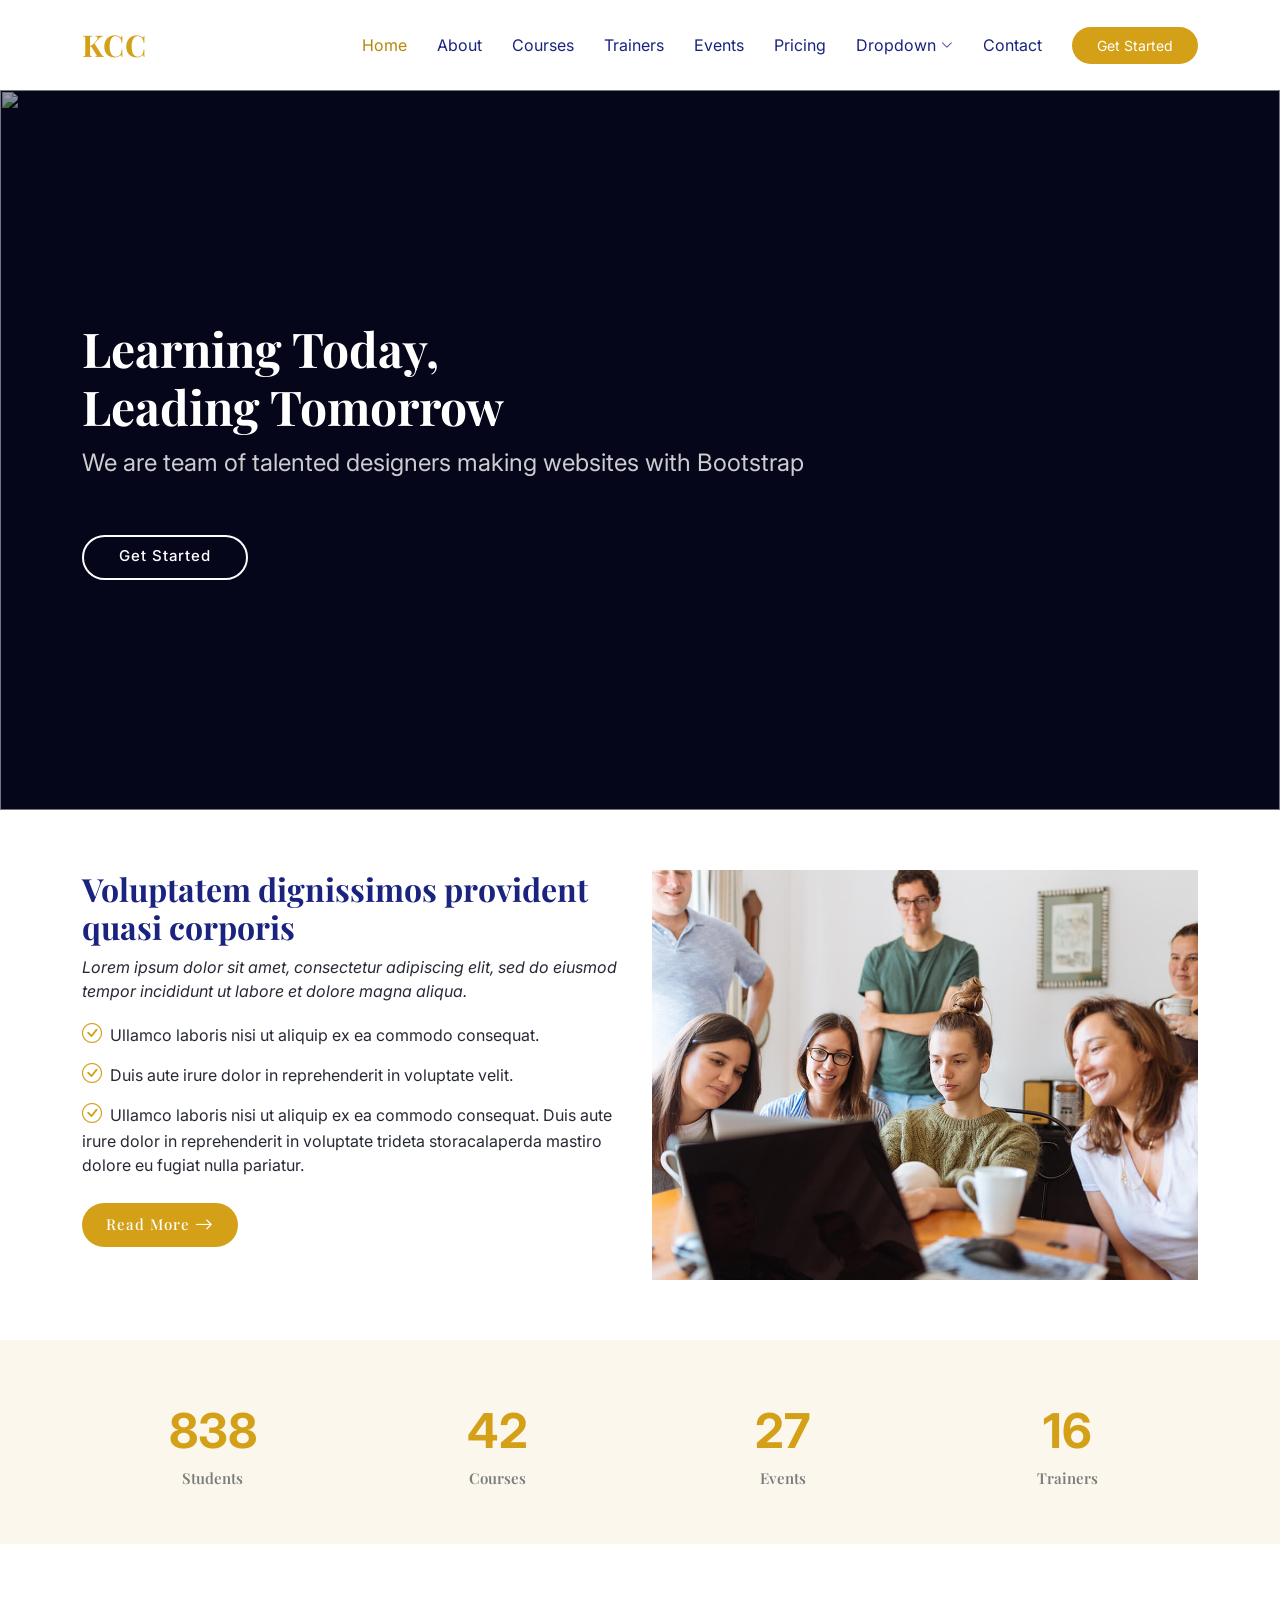
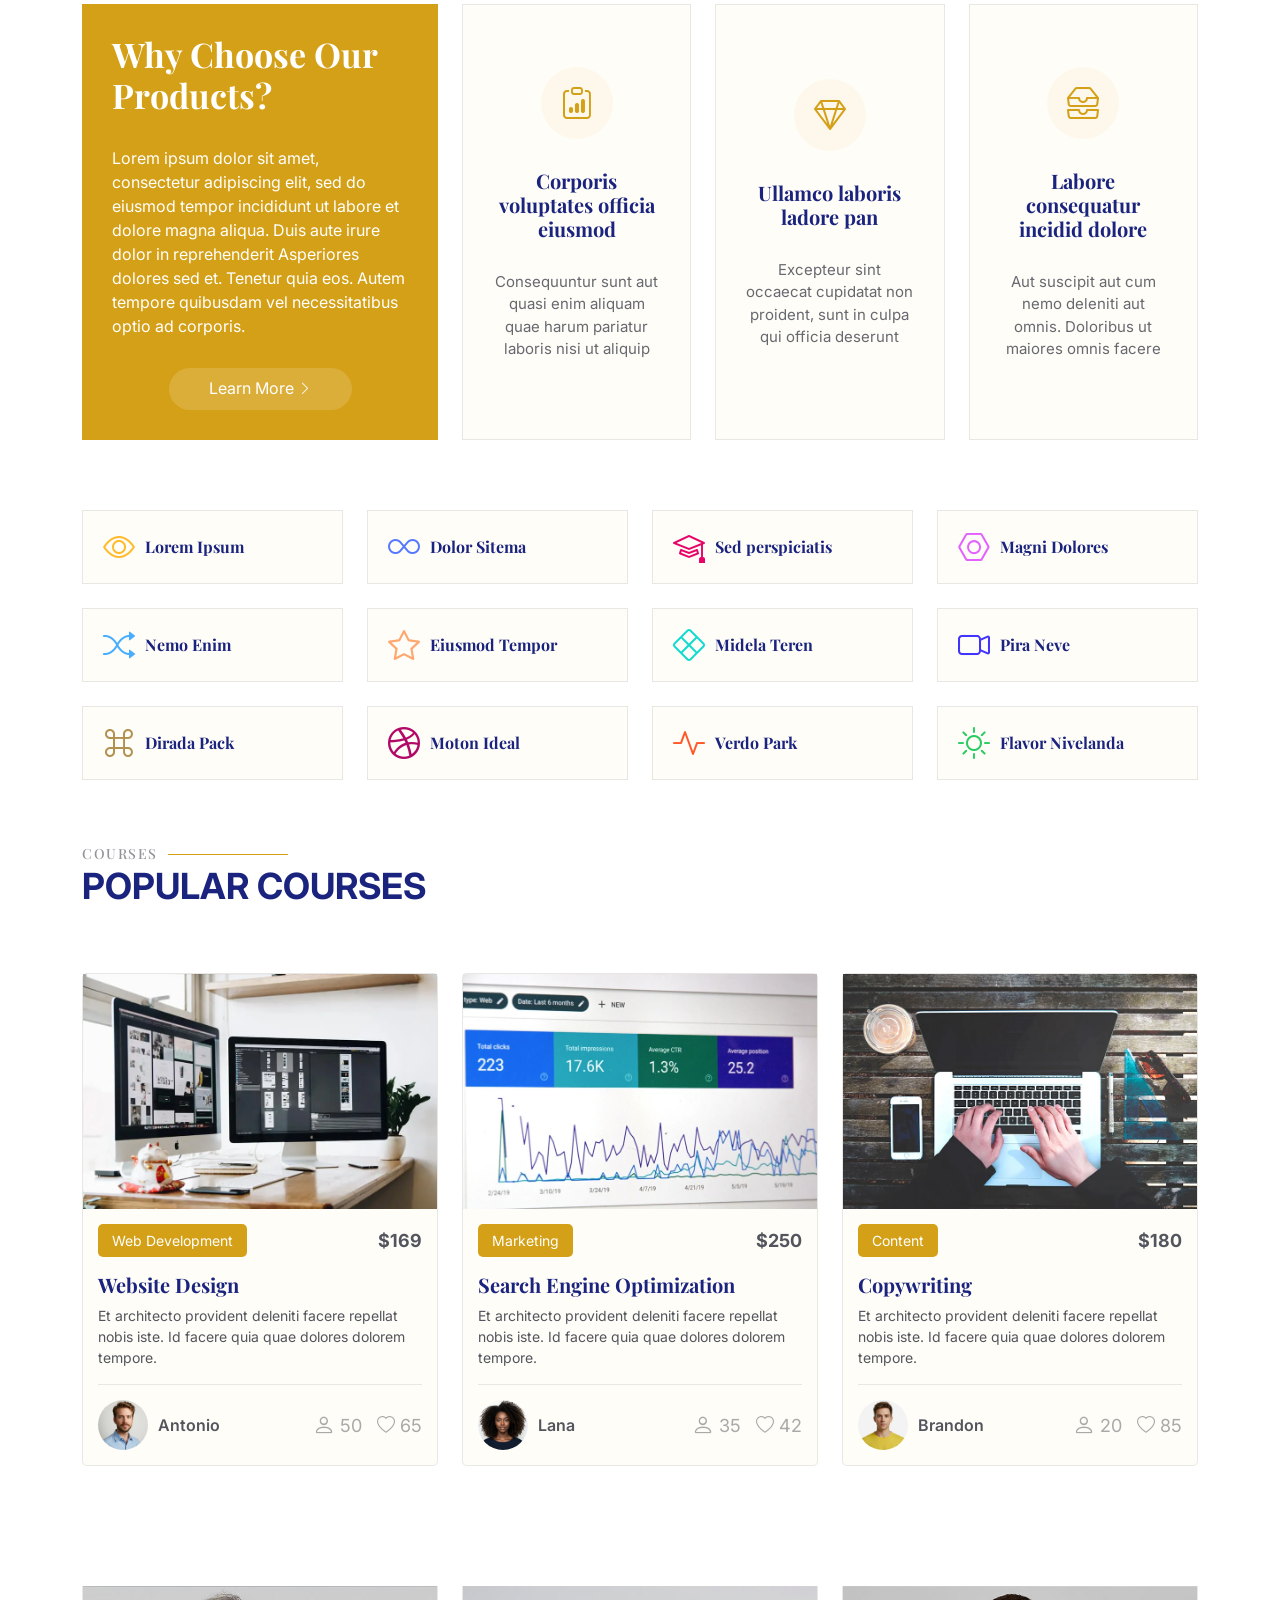
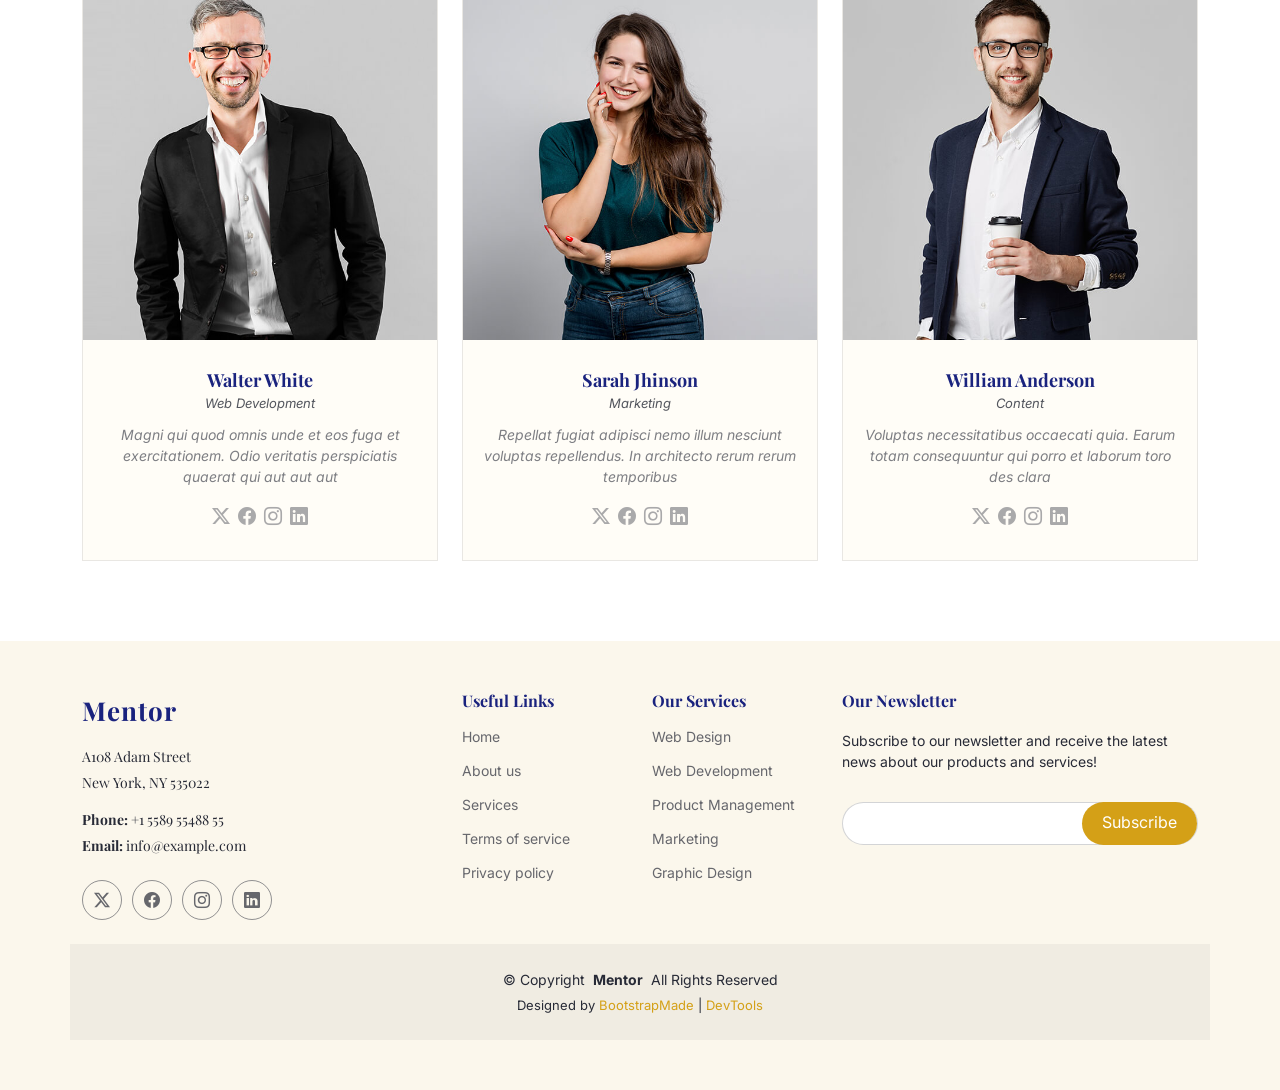
==== index.html @ c25d9af5 "First commit" ====
<!DOCTYPE html>
<html lang="en">

<head>
  <meta charset="utf-8">
  <meta content="width=device-width, initial-scale=1.0" name="viewport">
  <title>Kabankalan Catholic College</title>
  <meta name="description" content="">
  <meta name="keywords" content="">

  <!-- Favicons -->
  <link href="assets/img/favicon.png" rel="icon">
  <link href="assets/img/apple-touch-icon.png" rel="apple-touch-icon">

  <!-- Fonts -->
  <link href="https://fonts.googleapis.com" rel="preconnect">
  <link href="https://fonts.gstatic.com" rel="preconnect" crossorigin>
  <link href="https://fonts.googleapis.com/css2?family=Inter:wght@400;500;600;700&family=Playfair+Display:wght@600;700&display=swap" rel="stylesheet">

  <!-- Vendor CSS Files -->
  <link href="assets/vendor/bootstrap/css/bootstrap.min.css" rel="stylesheet">
  <link href="assets/vendor/bootstrap-icons/bootstrap-icons.css" rel="stylesheet">
  <link href="assets/vendor/aos/aos.css" rel="stylesheet">
  <link href="assets/vendor/glightbox/css/glightbox.min.css" rel="stylesheet">
  <link href="assets/vendor/swiper/swiper-bundle.min.css" rel="stylesheet">

  <!-- Main CSS File -->
  <link href="assets/css/main.css" rel="stylesheet">

  <!-- =======================================================
  * Template Name: Mentor
  * Template URL: https://bootstrapmade.com/mentor-free-education-bootstrap-theme/
  * Updated: Jul 07 2025 with Bootstrap v5.3.7
  * Author: BootstrapMade.com
  * License: https://bootstrapmade.com/license/
  ======================================================== -->
</head>

<body class="index-page">

  <header id="header" class="header d-flex align-items-center sticky-top">
    <div class="container-fluid container-xl position-relative d-flex align-items-center">

      <a href="index.html" class="logo d-flex align-items-center me-auto">
        <!-- Uncomment the line below if you also wish to use an image logo -->
        <!-- <img src="assets/img/logo.webp" alt=""> -->
        <h1 class="sitename">KCC</h1>
      </a>

      <nav id="navmenu" class="navmenu">
        <ul>
          <li><a href="index.html" class="active">Home<br></a></li>
          <li><a href="about.html">About</a></li>
          <li><a href="courses.html">Courses</a></li>
          <li><a href="trainers.html">Trainers</a></li>
          <li><a href="events.html">Events</a></li>
          <li><a href="pricing.html">Pricing</a></li>
          <li class="dropdown"><a href="#"><span>Dropdown</span> <i class="bi bi-chevron-down toggle-dropdown"></i></a>
            <ul>
              <li><a href="#">Dropdown 1</a></li>
              <li class="dropdown"><a href="#"><span>Deep Dropdown</span> <i class="bi bi-chevron-down toggle-dropdown"></i></a>
                <ul>
                  <li><a href="#">Deep Dropdown 1</a></li>
                  <li><a href="#">Deep Dropdown 2</a></li>
                  <li><a href="#">Deep Dropdown 3</a></li>
                  <li><a href="#">Deep Dropdown 4</a></li>
                  <li><a href="#">Deep Dropdown 5</a></li>
                </ul>
              </li>
              <li><a href="#">Dropdown 2</a></li>
              <li><a href="#">Dropdown 3</a></li>
              <li><a href="#">Dropdown 4</a></li>
            </ul>
          </li>
          <li><a href="contact.html">Contact</a></li>
        </ul>
        <i class="mobile-nav-toggle d-xl-none bi bi-list"></i>
      </nav>

      <a class="btn-getstarted" href="courses.html">Get Started</a>

    </div>
  </header>

  <main class="main">

    <!-- Hero Section -->
    <section id="hero" class="hero section dark-background">

      <img src="assets/img/hero-bg.jpg" alt="" data-aos="fade-in">

      <div class="container">
        <h2 data-aos="fade-up" data-aos-delay="100">Learning Today,<br>Leading Tomorrow</h2>
        <p data-aos="fade-up" data-aos-delay="200">We are team of talented designers making websites with Bootstrap</p>
        <div class="d-flex mt-4" data-aos="fade-up" data-aos-delay="300">
          <a href="courses.html" class="btn-get-started">Get Started</a>
        </div>
      </div>

    </section><!-- /Hero Section -->

    <!-- About Section -->
    <section id="about" class="about section">

      <div class="container">

        <div class="row gy-4">

          <div class="col-lg-6 order-1 order-lg-2" data-aos="fade-up" data-aos-delay="100">
            <img src="assets/img/about.jpg" class="img-fluid" alt="">
          </div>

          <div class="col-lg-6 order-2 order-lg-1 content" data-aos="fade-up" data-aos-delay="200">
            <h3>Voluptatem dignissimos provident quasi corporis</h3>
            <p class="fst-italic">
              Lorem ipsum dolor sit amet, consectetur adipiscing elit, sed do eiusmod tempor incididunt ut labore et dolore
              magna aliqua.
            </p>
            <ul>
              <li><i class="bi bi-check-circle"></i> <span>Ullamco laboris nisi ut aliquip ex ea commodo consequat.</span></li>
              <li><i class="bi bi-check-circle"></i> <span>Duis aute irure dolor in reprehenderit in voluptate velit.</span></li>
              <li><i class="bi bi-check-circle"></i> <span>Ullamco laboris nisi ut aliquip ex ea commodo consequat. Duis aute irure dolor in reprehenderit in voluptate trideta storacalaperda mastiro dolore eu fugiat nulla pariatur.</span></li>
            </ul>
            <a href="#" class="read-more"><span>Read More</span><i class="bi bi-arrow-right"></i></a>
          </div>

        </div>

      </div>

    </section><!-- /About Section -->

    <!-- Counts Section -->
    <section id="counts" class="section counts light-background">

      <div class="container" data-aos="fade-up" data-aos-delay="100">

        <div class="row gy-4">

          <div class="col-lg-3 col-md-6">
            <div class="stats-item text-center w-100 h-100">
              <span data-purecounter-start="0" data-purecounter-end="1232" data-purecounter-duration="1" class="purecounter"></span>
              <p>Students</p>
            </div>
          </div><!-- End Stats Item -->

          <div class="col-lg-3 col-md-6">
            <div class="stats-item text-center w-100 h-100">
              <span data-purecounter-start="0" data-purecounter-end="64" data-purecounter-duration="1" class="purecounter"></span>
              <p>Courses</p>
            </div>
          </div><!-- End Stats Item -->

          <div class="col-lg-3 col-md-6">
            <div class="stats-item text-center w-100 h-100">
              <span data-purecounter-start="0" data-purecounter-end="42" data-purecounter-duration="1" class="purecounter"></span>
              <p>Events</p>
            </div>
          </div><!-- End Stats Item -->

          <div class="col-lg-3 col-md-6">
            <div class="stats-item text-center w-100 h-100">
              <span data-purecounter-start="0" data-purecounter-end="24" data-purecounter-duration="1" class="purecounter"></span>
              <p>Trainers</p>
            </div>
          </div><!-- End Stats Item -->

        </div>

      </div>

    </section><!-- /Counts Section -->

    <!-- Why Us Section -->
    <section id="why-us" class="section why-us">

      <div class="container">

        <div class="row gy-4">

          <div class="col-lg-4" data-aos="fade-up" data-aos-delay="100">
            <div class="why-box">
              <h3>Why Choose Our Products?</h3>
              <p>
                Lorem ipsum dolor sit amet, consectetur adipiscing elit, sed do eiusmod tempor incididunt ut labore et dolore magna aliqua. Duis aute irure dolor in reprehenderit
                Asperiores dolores sed et. Tenetur quia eos. Autem tempore quibusdam vel necessitatibus optio ad corporis.
              </p>
              <div class="text-center">
                <a href="#" class="more-btn"><span>Learn More</span> <i class="bi bi-chevron-right"></i></a>
              </div>
            </div>
          </div><!-- End Why Box -->

          <div class="col-lg-8 d-flex align-items-stretch">
            <div class="row gy-4" data-aos="fade-up" data-aos-delay="200">

              <div class="col-xl-4">
                <div class="icon-box d-flex flex-column justify-content-center align-items-center">
                  <i class="bi bi-clipboard-data"></i>
                  <h4>Corporis voluptates officia eiusmod</h4>
                  <p>Consequuntur sunt aut quasi enim aliquam quae harum pariatur laboris nisi ut aliquip</p>
                </div>
              </div><!-- End Icon Box -->

              <div class="col-xl-4" data-aos="fade-up" data-aos-delay="300">
                <div class="icon-box d-flex flex-column justify-content-center align-items-center">
                  <i class="bi bi-gem"></i>
                  <h4>Ullamco laboris ladore pan</h4>
                  <p>Excepteur sint occaecat cupidatat non proident, sunt in culpa qui officia deserunt</p>
                </div>
              </div><!-- End Icon Box -->

              <div class="col-xl-4" data-aos="fade-up" data-aos-delay="400">
                <div class="icon-box d-flex flex-column justify-content-center align-items-center">
                  <i class="bi bi-inboxes"></i>
                  <h4>Labore consequatur incidid dolore</h4>
                  <p>Aut suscipit aut cum nemo deleniti aut omnis. Doloribus ut maiores omnis facere</p>
                </div>
              </div><!-- End Icon Box -->

            </div>
          </div>

        </div>

      </div>

    </section><!-- /Why Us Section -->

    <!-- Features Section -->
    <section id="features" class="features section">

      <div class="container">

        <div class="row gy-4">

          <div class="col-lg-3 col-md-4" data-aos="fade-up" data-aos-delay="100">
            <div class="features-item">
              <i class="bi bi-eye" style="color: #ffbb2c;"></i>
              <h3><a href="" class="stretched-link">Lorem Ipsum</a></h3>
            </div>
          </div><!-- End Feature Item -->

          <div class="col-lg-3 col-md-4" data-aos="fade-up" data-aos-delay="200">
            <div class="features-item">
              <i class="bi bi-infinity" style="color: #5578ff;"></i>
              <h3><a href="" class="stretched-link">Dolor Sitema</a></h3>
            </div>
          </div><!-- End Feature Item -->

          <div class="col-lg-3 col-md-4" data-aos="fade-up" data-aos-delay="300">
            <div class="features-item">
              <i class="bi bi-mortarboard" style="color: #e80368;"></i>
              <h3><a href="" class="stretched-link">Sed perspiciatis</a></h3>
            </div>
          </div><!-- End Feature Item -->

          <div class="col-lg-3 col-md-4" data-aos="fade-up" data-aos-delay="400">
            <div class="features-item">
              <i class="bi bi-nut" style="color: #e361ff;"></i>
              <h3><a href="" class="stretched-link">Magni Dolores</a></h3>
            </div>
          </div><!-- End Feature Item -->

          <div class="col-lg-3 col-md-4" data-aos="fade-up" data-aos-delay="500">
            <div class="features-item">
              <i class="bi bi-shuffle" style="color: #47aeff;"></i>
              <h3><a href="" class="stretched-link">Nemo Enim</a></h3>
            </div>
          </div><!-- End Feature Item -->

          <div class="col-lg-3 col-md-4" data-aos="fade-up" data-aos-delay="600">
            <div class="features-item">
              <i class="bi bi-star" style="color: #ffa76e;"></i>
              <h3><a href="" class="stretched-link">Eiusmod Tempor</a></h3>
            </div>
          </div><!-- End Feature Item -->

          <div class="col-lg-3 col-md-4" data-aos="fade-up" data-aos-delay="700">
            <div class="features-item">
              <i class="bi bi-x-diamond" style="color: #11dbcf;"></i>
              <h3><a href="" class="stretched-link">Midela Teren</a></h3>
            </div>
          </div><!-- End Feature Item -->

          <div class="col-lg-3 col-md-4" data-aos="fade-up" data-aos-delay="800">
            <div class="features-item">
              <i class="bi bi-camera-video" style="color: #4233ff;"></i>
              <h3><a href="" class="stretched-link">Pira Neve</a></h3>
            </div>
          </div><!-- End Feature Item -->

          <div class="col-lg-3 col-md-4" data-aos="fade-up" data-aos-delay="900">
            <div class="features-item">
              <i class="bi bi-command" style="color: #b2904f;"></i>
              <h3><a href="" class="stretched-link">Dirada Pack</a></h3>
            </div>
          </div><!-- End Feature Item -->

          <div class="col-lg-3 col-md-4" data-aos="fade-up" data-aos-delay="1000">
            <div class="features-item">
              <i class="bi bi-dribbble" style="color: #b20969;"></i>
              <h3><a href="" class="stretched-link">Moton Ideal</a></h3>
            </div>
          </div><!-- End Feature Item -->

          <div class="col-lg-3 col-md-4" data-aos="fade-up" data-aos-delay="1100">
            <div class="features-item">
              <i class="bi bi-activity" style="color: #ff5828;"></i>
              <h3><a href="" class="stretched-link">Verdo Park</a></h3>
            </div>
          </div><!-- End Feature Item -->

          <div class="col-lg-3 col-md-4" data-aos="fade-up" data-aos-delay="1200">
            <div class="features-item">
              <i class="bi bi-brightness-high" style="color: #29cc61;"></i>
              <h3><a href="" class="stretched-link">Flavor Nivelanda</a></h3>
            </div>
          </div><!-- End Feature Item -->

        </div>

      </div>

    </section><!-- /Features Section -->

    <!-- Courses Section -->
    <section id="courses" class="courses section">

      <!-- Section Title -->
      <div class="container section-title" data-aos="fade-up">
        <h2>Courses</h2>
        <p>Popular Courses</p>
      </div><!-- End Section Title -->

      <div class="container">

        <div class="row">

          <div class="col-lg-4 col-md-6 d-flex align-items-stretch" data-aos="zoom-in" data-aos-delay="100">
            <div class="course-item">
              <img src="assets/img/course/course-1.webp" class="img-fluid" alt="...">
              <div class="course-content">
                <div class="d-flex justify-content-between align-items-center mb-3">
                  <p class="category">Web Development</p>
                  <p class="price">$169</p>
                </div>

                <h3><a href="course-details.html">Website Design</a></h3>
                <p class="description">Et architecto provident deleniti facere repellat nobis iste. Id facere quia quae dolores dolorem tempore.</p>
                <div class="trainer d-flex justify-content-between align-items-center">
                  <div class="trainer-profile d-flex align-items-center">
                    <img src="assets/img/person/person-m-7.webp" class="img-fluid" alt="">
                    <a href="" class="trainer-link">Antonio</a>
                  </div>
                  <div class="trainer-rank d-flex align-items-center">
                    <i class="bi bi-person user-icon"></i>&nbsp;50
                    &nbsp;&nbsp;
                    <i class="bi bi-heart heart-icon"></i>&nbsp;65
                  </div>
                </div>
              </div>
            </div>
          </div> <!-- End Course Item-->

          <div class="col-lg-4 col-md-6 d-flex align-items-stretch mt-4 mt-md-0" data-aos="zoom-in" data-aos-delay="200">
            <div class="course-item">
              <img src="assets/img/course/course-2.webp" class="img-fluid" alt="...">
              <div class="course-content">
                <div class="d-flex justify-content-between align-items-center mb-3">
                  <p class="category">Marketing</p>
                  <p class="price">$250</p>
                </div>

                <h3><a href="course-details.html">Search Engine Optimization</a></h3>
                <p class="description">Et architecto provident deleniti facere repellat nobis iste. Id facere quia quae dolores dolorem tempore.</p>
                <div class="trainer d-flex justify-content-between align-items-center">
                  <div class="trainer-profile d-flex align-items-center">
                    <img src="assets/img/person/person-f-14.webp" class="img-fluid" alt="">
                    <a href="" class="trainer-link">Lana</a>
                  </div>
                  <div class="trainer-rank d-flex align-items-center">
                    <i class="bi bi-person user-icon"></i>&nbsp;35
                    &nbsp;&nbsp;
                    <i class="bi bi-heart heart-icon"></i>&nbsp;42
                  </div>
                </div>
              </div>
            </div>
          </div> <!-- End Course Item-->

          <div class="col-lg-4 col-md-6 d-flex align-items-stretch mt-4 mt-lg-0" data-aos="zoom-in" data-aos-delay="300">
            <div class="course-item">
              <img src="assets/img/course/course-3.webp" class="img-fluid" alt="...">
              <div class="course-content">
                <div class="d-flex justify-content-between align-items-center mb-3">
                  <p class="category">Content</p>
                  <p class="price">$180</p>
                </div>

                <h3><a href="course-details.html">Copywriting</a></h3>
                <p class="description">Et architecto provident deleniti facere repellat nobis iste. Id facere quia quae dolores dolorem tempore.</p>
                <div class="trainer d-flex justify-content-between align-items-center">
                  <div class="trainer-profile d-flex align-items-center">
                    <img src="assets/img/person/person-m-12.webp" class="img-fluid" alt="">
                    <a href="" class="trainer-link">Brandon</a>
                  </div>
                  <div class="trainer-rank d-flex align-items-center">
                    <i class="bi bi-person user-icon"></i>&nbsp;20
                    &nbsp;&nbsp;
                    <i class="bi bi-heart heart-icon"></i>&nbsp;85
                  </div>
                </div>
              </div>
            </div>
          </div> <!-- End Course Item-->

        </div>

      </div>

    </section><!-- /Courses Section -->

    <!-- Trainers Index Section -->
    <section id="trainers-index" class="section trainers-index">

      <div class="container">

        <div class="row">

          <div class="col-lg-4 col-md-6 d-flex" data-aos="fade-up" data-aos-delay="100">
            <div class="member">
              <img src="assets/img/trainers/trainer-1.jpg" class="img-fluid" alt="">
              <div class="member-content">
                <h4>Walter White</h4>
                <span>Web Development</span>
                <p>
                  Magni qui quod omnis unde et eos fuga et exercitationem. Odio veritatis perspiciatis quaerat qui aut aut aut
                </p>
                <div class="social">
                  <a href=""><i class="bi bi-twitter-x"></i></a>
                  <a href=""><i class="bi bi-facebook"></i></a>
                  <a href=""><i class="bi bi-instagram"></i></a>
                  <a href=""><i class="bi bi-linkedin"></i></a>
                </div>
              </div>
            </div>
          </div><!-- End Team Member -->

          <div class="col-lg-4 col-md-6 d-flex" data-aos="fade-up" data-aos-delay="200">
            <div class="member">
              <img src="assets/img/trainers/trainer-2.jpg" class="img-fluid" alt="">
              <div class="member-content">
                <h4>Sarah Jhinson</h4>
                <span>Marketing</span>
                <p>
                  Repellat fugiat adipisci nemo illum nesciunt voluptas repellendus. In architecto rerum rerum temporibus
                </p>
                <div class="social">
                  <a href=""><i class="bi bi-twitter-x"></i></a>
                  <a href=""><i class="bi bi-facebook"></i></a>
                  <a href=""><i class="bi bi-instagram"></i></a>
                  <a href=""><i class="bi bi-linkedin"></i></a>
                </div>
              </div>
            </div>
          </div><!-- End Team Member -->

          <div class="col-lg-4 col-md-6 d-flex" data-aos="fade-up" data-aos-delay="300">
            <div class="member">
              <img src="assets/img/trainers/trainer-3.jpg" class="img-fluid" alt="">
              <div class="member-content">
                <h4>William Anderson</h4>
                <span>Content</span>
                <p>
                  Voluptas necessitatibus occaecati quia. Earum totam consequuntur qui porro et laborum toro des clara
                </p>
                <div class="social">
                  <a href=""><i class="bi bi-twitter-x"></i></a>
                  <a href=""><i class="bi bi-facebook"></i></a>
                  <a href=""><i class="bi bi-instagram"></i></a>
                  <a href=""><i class="bi bi-linkedin"></i></a>
                </div>
              </div>
            </div>
          </div><!-- End Team Member -->

        </div>

      </div>

    </section><!-- /Trainers Index Section -->

  </main>

  <footer id="footer" class="footer position-relative light-background">

    <div class="container footer-top">
      <div class="row gy-4">
        <div class="col-lg-4 col-md-6 footer-about">
          <a href="index.html" class="logo d-flex align-items-center">
            <span class="sitename">Mentor</span>
          </a>
          <div class="footer-contact pt-3">
            <p>A108 Adam Street</p>
            <p>New York, NY 535022</p>
            <p class="mt-3"><strong>Phone:</strong> <span>+1 5589 55488 55</span></p>
            <p><strong>Email:</strong> <span>info@example.com</span></p>
          </div>
          <div class="social-links d-flex mt-4">
            <a href=""><i class="bi bi-twitter-x"></i></a>
            <a href=""><i class="bi bi-facebook"></i></a>
            <a href=""><i class="bi bi-instagram"></i></a>
            <a href=""><i class="bi bi-linkedin"></i></a>
          </div>
        </div>

        <div class="col-lg-2 col-md-3 footer-links">
          <h4>Useful Links</h4>
          <ul>
            <li><a href="#">Home</a></li>
            <li><a href="#">About us</a></li>
            <li><a href="#">Services</a></li>
            <li><a href="#">Terms of service</a></li>
            <li><a href="#">Privacy policy</a></li>
          </ul>
        </div>

        <div class="col-lg-2 col-md-3 footer-links">
          <h4>Our Services</h4>
          <ul>
            <li><a href="#">Web Design</a></li>
            <li><a href="#">Web Development</a></li>
            <li><a href="#">Product Management</a></li>
            <li><a href="#">Marketing</a></li>
            <li><a href="#">Graphic Design</a></li>
          </ul>
        </div>

        <div class="col-lg-4 col-md-12 footer-newsletter">
          <h4>Our Newsletter</h4>
          <p>Subscribe to our newsletter and receive the latest news about our products and services!</p>
          <form action="#" method="post" class="email-form">
            <div class="newsletter-form"><input type="email" name="email"><input type="submit" value="Subscribe"></div>
            <div class="loading">Loading</div>
            <div class="error-message"></div>
            <div class="sent-message">Your subscription request has been sent. Thank you!</div>
          </form>
        </div>

      </div>
    </div>

    <div class="container copyright text-center mt-4">
      <p>© <span>Copyright</span> <strong class="px-1 sitename">Mentor</strong> <span>All Rights Reserved</span></p>
      <div class="credits">
        <!-- All the links in the footer should remain intact. -->
        <!-- You can delete the links only if you've purchased the pro version. -->
        <!-- Licensing information: https://bootstrapmade.com/license/ -->
        Designed by <a href="https://bootstrapmade.com/">BootstrapMade</a> | <a href="https://bootstrapmade.com/tools/">DevTools</a>
      </div>
    </div>

  </footer>

  <!-- Scroll Top -->
  <a href="#" id="scroll-top" class="scroll-top d-flex align-items-center justify-content-center"><i class="bi bi-arrow-up-short"></i></a>

  <!-- Preloader -->
  <div id="preloader"></div>

  <!-- Vendor JS Files -->
  <script src="assets/vendor/bootstrap/js/bootstrap.bundle.min.js"></script>
  <script src="assets/vendor/aos/aos.js"></script>
  <script src="assets/vendor/glightbox/js/glightbox.min.js"></script>
  <script src="assets/vendor/purecounter/purecounter_vanilla.js"></script>
  <script src="assets/vendor/swiper/swiper-bundle.min.js"></script>

  <!-- Main JS File -->
  <script src="assets/js/main.js"></script>

</body>

</html>
---- assets/css/main.css ----
/**
* Template Name: Mentor
* Template URL: https://bootstrapmade.com/mentor-free-education-bootstrap-theme/
* Updated: Jul 07 2025 with Bootstrap v5.3.7
* Author: BootstrapMade.com
* License: https://bootstrapmade.com/license/
*/

/*--------------------------------------------------------------
# Font & Color Variables
# Help: https://bootstrapmade.com/color-system/
--------------------------------------------------------------*/
/* Fonts */
:root {
  --default-font: "Inter", system-ui, -apple-system, "Segoe UI", sans-serif;
  --heading-font: "Playfair Display", Georgia, serif;
  --nav-font: "Inter", system-ui, -apple-system, "Segoe UI", sans-serif;
}

/* Global Colors - KCC-inspired navy, gold, and warm white palette */
:root {
  --background-color: #ffffff;
  --default-color: #272a36;
  --heading-color: #1a237e;
  --accent-color: #d4a017;
  --surface-color: #fffdf7;
  --contrast-color: #ffffff;
}

/* Nav Menu Colors */
:root {
  --nav-color: #1a237e;
  --nav-hover-color: #b8860b;
  --nav-mobile-background-color: #ffffff;
  --nav-dropdown-background-color: #ffffff;
  --nav-dropdown-color: #1a237e;
  --nav-dropdown-hover-color: #b8860b;
}

/* Color Presets - These classes override global colors when applied to any section or element, providing reuse of the sam color scheme. */

.light-background {
  --background-color: #fbf7ec;
  --surface-color: #ffffff;
}

.dark-background {
  --background-color: #06071a;
  --default-color: #ffffff;
  --heading-color: #ffffff;
  --surface-color: #1a2350;
  --contrast-color: #ffffff;
}

/* Smooth scroll */
:root {
  scroll-behavior: smooth;
}

/*--------------------------------------------------------------
# General Styling & Shared Classes
--------------------------------------------------------------*/
body {
  color: var(--default-color);
  background-color: var(--background-color);
  font-family: var(--default-font);
}

a {
  color: var(--accent-color);
  text-decoration: none;
  transition: 0.3s;
}

a:hover {
  color: color-mix(in srgb, var(--accent-color), transparent 25%);
  text-decoration: none;
}

h1,
h2,
h3,
h4,
h5,
h6 {
  color: var(--heading-color);
  font-family: var(--heading-font);
}

/* Email Form Messages
------------------------------*/
.email-form .error-message {
  display: none;
  background: #df1529;
  color: #ffffff;
  text-align: left;
  padding: 15px;
  margin-bottom: 24px;
  font-weight: 600;
}

.email-form .sent-message {
  display: none;
  color: #ffffff;
  background: #059652;
  text-align: center;
  padding: 15px;
  margin-bottom: 24px;
  font-weight: 600;
}

.email-form .loading {
  display: none;
  background: var(--surface-color);
  text-align: center;
  padding: 15px;
  margin-bottom: 24px;
}

.email-form .loading:before {
  content: "";
  display: inline-block;
  border-radius: 50%;
  width: 24px;
  height: 24px;
  margin: 0 10px -6px 0;
  border: 3px solid var(--accent-color);
  border-top-color: var(--surface-color);
  animation: email-form-loading 1s linear infinite;
}

@keyframes email-form-loading {
  0% {
    transform: rotate(0deg);
  }

  100% {
    transform: rotate(360deg);
  }
}

/* Pulsating Play Button
------------------------------*/
.pulsating-play-btn {
  width: 94px;
  height: 94px;
  background: radial-gradient(var(--accent-color) 50%, color-mix(in srgb, var(--accent-color), transparent 75%) 52%);
  border-radius: 50%;
  display: block;
  position: relative;
  overflow: hidden;
}

.pulsating-play-btn:before {
  content: "";
  position: absolute;
  width: 120px;
  height: 120px;
  animation-delay: 0s;
  animation: pulsate-play-btn 2s;
  animation-direction: forwards;
  animation-iteration-count: infinite;
  animation-timing-function: steps;
  opacity: 1;
  border-radius: 50%;
  border: 5px solid color-mix(in srgb, var(--accent-color), transparent 30%);
  top: -15%;
  left: -15%;
  background: rgba(198, 16, 0, 0);
}

.pulsating-play-btn:after {
  content: "";
  position: absolute;
  left: 50%;
  top: 50%;
  transform: translateX(-40%) translateY(-50%);
  width: 0;
  height: 0;
  border-top: 10px solid transparent;
  border-bottom: 10px solid transparent;
  border-left: 15px solid #fff;
  z-index: 100;
  transition: all 400ms cubic-bezier(0.55, 0.055, 0.675, 0.19);
}

.pulsating-play-btn:hover:before {
  content: "";
  position: absolute;
  left: 50%;
  top: 50%;
  transform: translateX(-40%) translateY(-50%);
  width: 0;
  height: 0;
  border: none;
  border-top: 10px solid transparent;
  border-bottom: 10px solid transparent;
  border-left: 15px solid #fff;
  z-index: 200;
  animation: none;
  border-radius: 0;
}

.pulsating-play-btn:hover:after {
  border-left: 15px solid var(--accent-color);
  transform: scale(20);
}

@keyframes pulsate-play-btn {
  0% {
    transform: scale(0.6, 0.6);
    opacity: 1;
  }

  100% {
    transform: scale(1, 1);
    opacity: 0;
  }
}

/*--------------------------------------------------------------
# Global Header
--------------------------------------------------------------*/
.header {
  color: var(--default-color);
  background-color: var(--background-color);
  padding: 15px 0;
  transition: all 0.5s;
  z-index: 997;
}

.header .logo {
  line-height: 1;
}

.header .logo img {
  max-height: 36px;
  margin-right: 8px;
}

.header .logo h1 {
  font-weight: 700;
  font-size: 30px;
  margin: 0;
  letter-spacing: 1px;
  text-transform: uppercase;
  color: var(--accent-color);
}

.header .btn-getstarted,
.header .btn-getstarted:focus {
  color: var(--contrast-color);
  background: var(--accent-color);
  font-size: 14px;
  padding: 8px 25px;
  margin: 0 0 0 30px;
  border-radius: 50px;
  transition: 0.3s;
}

.header .btn-getstarted:hover,
.header .btn-getstarted:focus:hover {
  color: var(--contrast-color);
  background: color-mix(in srgb, var(--accent-color), transparent 15%);
}

@media (max-width: 1200px) {
  .header .logo {
    order: 1;
  }

  .header .btn-getstarted {
    order: 2;
    margin: 0 15px 0 0;
    padding: 6px 15px;
  }

  .header .navmenu {
    order: 3;
  }
}

.scrolled .header {
  box-shadow: 0px 0 18px rgba(0, 0, 0, 0.1);
}

/*--------------------------------------------------------------
# Navigation Menu
--------------------------------------------------------------*/
/* Navmenu - Desktop */
@media (min-width: 1200px) {
  .navmenu {
    padding: 0;
  }

  .navmenu ul {
    margin: 0;
    padding: 0;
    display: flex;
    list-style: none;
    align-items: center;
  }

  .navmenu li {
    position: relative;
  }

  .navmenu a,
  .navmenu a:focus {
    color: var(--nav-color);
    padding: 18px 15px;
    font-size: 16px;
    font-family: var(--nav-font);
    font-weight: 400;
    display: flex;
    align-items: center;
    justify-content: space-between;
    white-space: nowrap;
    transition: 0.3s;
  }

  .navmenu a i,
  .navmenu a:focus i {
    font-size: 12px;
    line-height: 0;
    margin-left: 5px;
    transition: 0.3s;
  }

  .navmenu li:last-child a {
    padding-right: 0;
  }

  .navmenu li:hover>a,
  .navmenu .active,
  .navmenu .active:focus {
    color: var(--nav-hover-color);
  }

  .navmenu .dropdown ul {
    margin: 0;
    padding: 10px 0;
    background: var(--nav-dropdown-background-color);
    display: block;
    position: absolute;
    visibility: hidden;
    left: 14px;
    top: 130%;
    opacity: 0;
    transition: 0.3s;
    border-radius: 4px;
    z-index: 99;
    box-shadow: 0px 0px 30px rgba(0, 0, 0, 0.1);
  }

  .navmenu .dropdown ul li {
    min-width: 200px;
  }

  .navmenu .dropdown ul a {
    padding: 10px 20px;
    font-size: 15px;
    text-transform: none;
    color: var(--nav-dropdown-color);
  }

  .navmenu .dropdown ul a i {
    font-size: 12px;
  }

  .navmenu .dropdown ul a:hover,
  .navmenu .dropdown ul .active:hover,
  .navmenu .dropdown ul li:hover>a {
    color: var(--nav-dropdown-hover-color);
  }

  .navmenu .dropdown:hover>ul {
    opacity: 1;
    top: 100%;
    visibility: visible;
  }

  .navmenu .dropdown .dropdown ul {
    top: 0;
    left: -90%;
    visibility: hidden;
  }

  .navmenu .dropdown .dropdown:hover>ul {
    opacity: 1;
    top: 0;
    left: -100%;
    visibility: visible;
  }
}

/* Navmenu - Mobile */
@media (max-width: 1199px) {
  .mobile-nav-toggle {
    color: var(--nav-color);
    font-size: 28px;
    line-height: 0;
    margin-right: 10px;
    cursor: pointer;
    transition: color 0.3s;
  }

  .navmenu {
    padding: 0;
    z-index: 9997;
  }

  .navmenu ul {
    display: none;
    list-style: none;
    position: absolute;
    inset: 60px 20px 20px 20px;
    padding: 10px 0;
    margin: 0;
    border-radius: 6px;
    background-color: var(--nav-mobile-background-color);
    border: 1px solid color-mix(in srgb, var(--default-color), transparent 90%);
    box-shadow: none;
    overflow-y: auto;
    transition: 0.3s;
    z-index: 9998;
  }

  .navmenu a,
  .navmenu a:focus {
    color: var(--nav-dropdown-color);
    padding: 10px 20px;
    font-family: var(--nav-font);
    font-size: 17px;
    font-weight: 500;
    display: flex;
    align-items: center;
    justify-content: space-between;
    white-space: nowrap;
    transition: 0.3s;
  }

  .navmenu a i,
  .navmenu a:focus i {
    font-size: 12px;
    line-height: 0;
    margin-left: 5px;
    width: 30px;
    height: 30px;
    display: flex;
    align-items: center;
    justify-content: center;
    border-radius: 50%;
    transition: 0.3s;
    background-color: color-mix(in srgb, var(--accent-color), transparent 90%);
  }

  .navmenu a i:hover,
  .navmenu a:focus i:hover {
    background-color: var(--accent-color);
    color: var(--contrast-color);
  }

  .navmenu a:hover,
  .navmenu .active,
  .navmenu .active:focus {
    color: var(--nav-dropdown-hover-color);
  }

  .navmenu .active i,
  .navmenu .active:focus i {
    background-color: var(--accent-color);
    color: var(--contrast-color);
    transform: rotate(180deg);
  }

  .navmenu .dropdown ul {
    position: static;
    display: none;
    z-index: 99;
    padding: 10px 0;
    margin: 10px 20px;
    background-color: var(--nav-dropdown-background-color);
    transition: all 0.5s ease-in-out;
  }

  .navmenu .dropdown ul ul {
    background-color: rgba(33, 37, 41, 0.1);
  }

  .navmenu .dropdown>.dropdown-active {
    display: block;
    background-color: rgba(33, 37, 41, 0.03);
  }

  .mobile-nav-active {
    overflow: hidden;
  }

  .mobile-nav-active .mobile-nav-toggle {
    color: #fff;
    position: absolute;
    font-size: 32px;
    top: 15px;
    right: 15px;
    margin-right: 0;
    z-index: 9999;
  }

  .mobile-nav-active .navmenu {
    position: fixed;
    overflow: hidden;
    inset: 0;
    background: rgba(33, 37, 41, 0.8);
    transition: 0.3s;
  }

  .mobile-nav-active .navmenu>ul {
    display: block;
  }
}

/*--------------------------------------------------------------
# Global Footer
--------------------------------------------------------------*/
.footer {
  color: var(--default-color);
  background-color: var(--background-color);
  font-size: 14px;
  padding-bottom: 50px;
  position: relative;
}

.footer .footer-top {
  padding-top: 50px;
}

.footer .footer-about .logo {
  margin-bottom: 0;
}

.footer .footer-about .logo img {
  max-height: 40px;
  margin-right: 6px;
}

.footer .footer-about .logo span {
  font-size: 26px;
  font-weight: 700;
  letter-spacing: 1px;
  font-family: var(--heading-font);
  color: var(--heading-color);
}

.footer .footer-about p {
  font-size: 14px;
  font-family: var(--heading-font);
}

.footer .social-links a {
  display: flex;
  align-items: center;
  justify-content: center;
  width: 40px;
  height: 40px;
  border-radius: 50%;
  border: 1px solid color-mix(in srgb, var(--default-color), transparent 50%);
  font-size: 16px;
  color: color-mix(in srgb, var(--default-color), transparent 30%);
  margin-right: 10px;
  transition: 0.3s;
}

.footer .social-links a:hover {
  color: var(--accent-color);
  border-color: var(--accent-color);
}

.footer h4 {
  font-size: 16px;
  font-weight: bold;
  position: relative;
  padding-bottom: 12px;
}

.footer .footer-links {
  margin-bottom: 30px;
}

.footer .footer-links ul {
  list-style: none;
  padding: 0;
  margin: 0;
}

.footer .footer-links ul i {
  padding-right: 2px;
  font-size: 12px;
  line-height: 0;
}

.footer .footer-links ul li {
  padding: 10px 0;
  display: flex;
  align-items: center;
}

.footer .footer-links ul li:first-child {
  padding-top: 0;
}

.footer .footer-links ul a {
  color: color-mix(in srgb, var(--default-color), transparent 30%);
  display: inline-block;
  line-height: 1;
}

.footer .footer-links ul a:hover {
  color: var(--accent-color);
}

.footer .footer-contact p {
  margin-bottom: 5px;
}

.footer .footer-newsletter .newsletter-form {
  margin-top: 30px;
  margin-bottom: 15px;
  padding: 6px 8px;
  position: relative;
  border-radius: 50px;
  border: 1px solid color-mix(in srgb, var(--default-color), transparent 80%);
  display: flex;
  background-color: var(--surface-color);
  transition: 0.3s;
}

.footer .footer-newsletter .newsletter-form:focus-within {
  border-color: var(--accent-color);
}

.footer .footer-newsletter .newsletter-form input[type=email] {
  border: 0;
  padding: 4px 8px;
  width: 100%;
  background-color: var(--surface-color);
  color: var(--default-color);
}

.footer .footer-newsletter .newsletter-form input[type=email]:focus-visible {
  outline: none;
}

.footer .footer-newsletter .newsletter-form input[type=submit] {
  border: 0;
  font-size: 16px;
  padding: 0 20px 2px 20px;
  margin: -7px -8px -7px 0;
  background: var(--accent-color);
  color: var(--contrast-color);
  transition: 0.3s;
  border-radius: 50px;
}

.footer .footer-newsletter .newsletter-form input[type=submit]:hover {
  background: color-mix(in srgb, var(--accent-color), transparent 20%);
}

.footer .copyright {
  padding-top: 25px;
  padding-bottom: 25px;
  background-color: color-mix(in srgb, var(--default-color), transparent 95%);
}

.footer .copyright p {
  margin-bottom: 0;
}

.footer .credits {
  margin-top: 6px;
  font-size: 13px;
}

/*--------------------------------------------------------------
# Preloader
--------------------------------------------------------------*/
#preloader {
  position: fixed;
  inset: 0;
  z-index: 999999;
  overflow: hidden;
  background: var(--background-color);
  transition: all 0.6s ease-out;
}

#preloader:before {
  content: "";
  position: fixed;
  top: calc(50% - 30px);
  left: calc(50% - 30px);
  border: 6px solid #ffffff;
  border-color: var(--accent-color) transparent var(--accent-color) transparent;
  border-radius: 50%;
  width: 60px;
  height: 60px;
  animation: animate-preloader 1.5s linear infinite;
}

@keyframes animate-preloader {
  0% {
    transform: rotate(0deg);
  }

  100% {
    transform: rotate(360deg);
  }
}

/*--------------------------------------------------------------
# Scroll Top Button
--------------------------------------------------------------*/
.scroll-top {
  position: fixed;
  visibility: hidden;
  opacity: 0;
  right: 15px;
  bottom: -15px;
  z-index: 99999;
  background-color: var(--accent-color);
  width: 44px;
  height: 44px;
  border-radius: 50px;
  transition: all 0.4s;
}

.scroll-top i {
  font-size: 24px;
  color: var(--contrast-color);
  line-height: 0;
}

.scroll-top:hover {
  background-color: color-mix(in srgb, var(--accent-color), transparent 20%);
  color: var(--contrast-color);
}

.scroll-top.active {
  visibility: visible;
  opacity: 1;
  bottom: 15px;
}

/*--------------------------------------------------------------
# Disable aos animation delay on mobile devices
--------------------------------------------------------------*/
@media screen and (max-width: 768px) {
  [data-aos-delay] {
    transition-delay: 0 !important;
  }
}

/*--------------------------------------------------------------
# Global Page Titles & Breadcrumbs
--------------------------------------------------------------*/
.page-title {
  --default-color: var(--contrast-color);
  --background-color: var(--accent-color);
  --heading-color: var(--contrast-color);
  color: var(--default-color);
  background-color: var(--background-color);
  position: relative;
}

.page-title .heading {
  padding: 80px 0;
  border-top: 1px solid color-mix(in srgb, var(--default-color), transparent 90%);
}

.page-title .heading h1 {
  font-size: 38px;
  font-weight: 700;
}

.page-title nav {
  background-color: color-mix(in srgb, var(--accent-color) 90%, black 5%);
  padding: 20px 0;
}

.page-title nav a {
  color: var(--default-color);
}

.page-title nav ol {
  display: flex;
  flex-wrap: wrap;
  list-style: none;
  margin: 0;
  font-size: 16px;
  font-weight: 600;
}

.page-title nav ol li+li {
  padding-left: 10px;
}

.page-title nav ol li+li::before {
  content: "/";
  display: inline-block;
  padding-right: 10px;
  color: color-mix(in srgb, var(--default-color), transparent 70%);
}

/*--------------------------------------------------------------
# Global Sections
--------------------------------------------------------------*/
section,
.section {
  color: var(--default-color);
  background-color: var(--background-color);
  padding: 60px 0;
  scroll-margin-top: 900px;
  overflow: clip;
}

@media (max-width: 1199px) {

  section,
  .section {
    scroll-margin-top: 66px;
  }
}

/*--------------------------------------------------------------
# Global Section Titles
--------------------------------------------------------------*/
.section-title {
  padding-bottom: 60px;
  position: relative;
}

.section-title h2 {
  font-size: 14px;
  font-weight: 500;
  padding: 0;
  line-height: 1px;
  margin: 0;
  letter-spacing: 1.5px;
  text-transform: uppercase;
  color: color-mix(in srgb, var(--default-color), transparent 50%);
  position: relative;
}

.section-title h2::after {
  content: "";
  width: 120px;
  height: 1px;
  display: inline-block;
  background: var(--accent-color);
  margin: 4px 10px;
}

.section-title p {
  color: var(--heading-color);
  margin: 0;
  font-size: 36px;
  font-weight: 700;
  font-family: var(--nav-font);
  text-transform: uppercase;
}

/*--------------------------------------------------------------
# Hero Section
--------------------------------------------------------------*/
.hero {
  width: 100%;
  min-height: 80vh;
  position: relative;
  padding: 80px 0;
  display: flex;
  align-items: center;
  justify-content: center;
  color: var(--default-color);
}

.hero img {
  position: absolute;
  inset: 0;
  display: block;
  width: 100%;
  height: 100%;
  object-fit: cover;
  z-index: 1;
}

.hero:before {
  content: "";
  background: color-mix(in srgb, var(--background-color), transparent 60%);
  position: absolute;
  inset: 0;
  z-index: 2;
}

.hero .container {
  position: relative;
  z-index: 3;
}

.hero h2 {
  margin: 0;
  font-size: 48px;
  font-weight: 700;
}

.hero p {
  color: color-mix(in srgb, var(--default-color), transparent 20%);
  margin: 10px 0 0 0;
  font-size: 24px;
}

.hero .btn-get-started {
  font-weight: 500;
  font-size: 15px;
  letter-spacing: 1px;
  display: inline-block;
  padding: 8px 35px 10px 35px;
  border-radius: 50px;
  transition: 0.4s;
  margin-top: 30px;
  border: 2px solid var(--default-color);
  color: var(--default-color);
}

.hero .btn-get-started:hover {
  background: var(--accent-color);
  border: 2px solid var(--accent-color);
}

@media (max-width: 768px) {
  .hero h2 {
    font-size: 32px;
  }

  .hero p {
    font-size: 18px;
  }
}

/*--------------------------------------------------------------
# About Section
--------------------------------------------------------------*/
.about .content h3 {
  font-size: 2rem;
  font-weight: 700;
}

.about .content ul {
  list-style: none;
  padding: 0;
}

.about .content ul li {
  padding-bottom: 10px;
}

.about .content ul i {
  font-size: 1.25rem;
  margin-right: 4px;
  color: var(--accent-color);
}

.about .content p:last-child {
  margin-bottom: 0;
}

.about .content .read-more {
  background: var(--accent-color);
  color: var(--contrast-color);
  font-family: var(--heading-font);
  font-weight: 500;
  font-size: 15px;
  letter-spacing: 1px;
  padding: 10px 24px 12px 24px;
  border-radius: 50px;
  transition: 0.3s;
  display: inline-flex;
  align-items: center;
  justify-content: center;
}

.about .content .read-more i {
  font-size: 18px;
  margin-left: 5px;
  line-height: 0;
  transition: 0.3s;
}

.about .content .read-more:hover {
  background: color-mix(in srgb, var(--accent-color), transparent 20%);
  padding-right: 19px;
}

.about .content .read-more:hover i {
  margin-left: 10px;
}

/*--------------------------------------------------------------
# Counts Section
--------------------------------------------------------------*/
.counts {
  padding: 25px 0;
}

.counts .stats-item {
  padding: 30px;
  width: 100%;
}

.counts .stats-item span {
  font-size: 48px;
  display: block;
  color: var(--accent-color);
  font-weight: 700;
}

.counts .stats-item p {
  color: color-mix(in srgb, var(--default-color), transparent 40%);
  padding: 0;
  margin: 0;
  font-family: var(--heading-font);
  font-size: 15px;
  font-weight: 600;
}

/*--------------------------------------------------------------
# Why Us Section
--------------------------------------------------------------*/
.why-us .why-box {
  color: var(--contrast-color);
  background: var(--accent-color);
  padding: 30px;
}

.why-us .why-box h3 {
  color: var(--contrast-color);
  font-weight: 700;
  font-size: 34px;
  margin-bottom: 30px;
}

.why-us .why-box p {
  margin-bottom: 30px;
}

.why-us .why-box .more-btn {
  display: inline-block;
  background: color-mix(in srgb, var(--contrast-color), transparent 85%);
  padding: 8px 40px 10px 40px;
  color: var(--contrast-color);
  transition: all ease-in-out 0.4s;
  border-radius: 50px;
}

.why-us .why-box .more-btn i {
  font-size: 14px;
}

.why-us .why-box .more-btn:hover {
  color: var(--accent-color);
  background: var(--surface-color);
}

.why-us .icon-box {
  background-color: var(--surface-color);
  text-align: center;
  padding: 40px 30px;
  width: 100%;
  height: 100%;
  border: 1px solid color-mix(in srgb, var(--default-color), transparent 90%);
}

.why-us .icon-box i {
  color: var(--accent-color);
  font-size: 32px;
  margin-bottom: 30px;
  background: color-mix(in srgb, var(--accent-color), transparent 95%);
  border-radius: 50px;
  display: flex;
  align-items: center;
  justify-content: center;
  width: 72px;
  height: 72px;
  transition: 0.3s;
}

.why-us .icon-box h4 {
  font-size: 20px;
  font-weight: 700;
  margin: 0 0 30px 0;
}

.why-us .icon-box p {
  font-size: 15px;
  color: color-mix(in srgb, var(--default-color), transparent 30%);
}

.why-us .icon-box:hover i {
  color: var(--contrast-color);
  background: var(--accent-color);
}

/*--------------------------------------------------------------
# Features Section
--------------------------------------------------------------*/
.features {
  padding: 10px 0;
}

.features .features-item {
  background-color: var(--surface-color);
  display: flex;
  align-items: center;
  padding: 20px;
  transition: 0.3s;
  border: 1px solid color-mix(in srgb, var(--default-color), transparent 90%);
  position: relative;
}

.features .features-item i {
  font-size: 32px;
  padding-right: 10px;
  line-height: 0;
}

.features .features-item h3 {
  font-weight: 700;
  margin: 0;
  padding: 0;
  line-height: 1;
  font-size: 16px;
}

.features .features-item h3 a {
  color: var(--heading-color);
  transition: 0.3s;
}

.features .features-item:hover {
  border-color: var(--accent-color);
}

.features .features-item:hover h3 a {
  color: var(--accent-color);
}

/*--------------------------------------------------------------
# Courses Section
--------------------------------------------------------------*/
.courses .course-item {
  background-color: var(--surface-color);
  border: 1px solid color-mix(in srgb, var(--default-color), transparent 90%);
  border-radius: 5px;
}

.courses .course-content {
  padding: 15px;
}

.courses .course-content h3 {
  font-weight: 700;
  font-size: 20px;
}

.courses .course-content h3 a {
  color: var(--heading-color);
  transition: 0.3s;
}

.courses .course-content h3 a:hover {
  color: var(--accent-color);
}

.courses .course-content .category {
  background: var(--accent-color);
  color: var(--contrast-color);
  font-size: 14px;
  padding: 6px 14px;
  margin: 0;
  border-radius: 5px;
}

.courses .course-content .price {
  margin: 0;
  font-weight: 700;
  font-size: 18px;
  color: color-mix(in srgb, var(--default-color), transparent 20%);
}

.courses .course-content .description {
  font-size: 14px;
  color: color-mix(in srgb, var(--default-color), transparent 20%);
}

.courses .trainer {
  padding-top: 15px;
  border-top: 1px solid color-mix(in srgb, var(--default-color), transparent 90%);
}

.courses .trainer .trainer-profile img {
  max-width: 50px;
  border-radius: 50px;
}

.courses .trainer .trainer-profile .trainer-link {
  padding-left: 10px;
  font-weight: 600;
  font-size: 16px;
  color: color-mix(in srgb, var(--default-color), transparent 20%);
  transition: 0.3s;
}

.courses .trainer .trainer-profile .trainer-link:hover {
  color: var(--accent-color);
}

.courses .trainer .trainer-rank {
  font-size: 18px;
  color: color-mix(in srgb, var(--default-color), transparent 60%);
}

.courses .trainer .trainer-rank .user-icon {
  font-size: 22px;
}

/*--------------------------------------------------------------
# Trainers Index Section
--------------------------------------------------------------*/
.trainers-index .member {
  background-color: var(--surface-color);
  border: 1px solid color-mix(in srgb, var(--default-color), transparent 90%);
  text-align: center;
  margin-bottom: 20px;
}

.trainers-index .member img {
  margin: -1px -1px 30px -1px;
}

.trainers-index .member .member-content {
  padding: 0 20px 30px 20px;
}

.trainers-index .member h4 {
  font-weight: 700;
  margin-bottom: 2px;
  font-size: 18px;
}

.trainers-index .member span {
  font-style: italic;
  display: block;
  font-size: 13px;
  color: color-mix(in srgb, var(--default-color), transparent 20%);
}

.trainers-index .member p {
  padding-top: 10px;
  font-size: 14px;
  font-style: italic;
  color: color-mix(in srgb, var(--default-color), transparent 40%);
}

.trainers-index .member .social {
  margin-top: 15px;
}

.trainers-index .member .social a {
  color: color-mix(in srgb, var(--default-color), transparent 60%);
  transition: 0.3s;
}

.trainers-index .member .social a:hover {
  color: var(--accent-color);
}

.trainers-index .member .social i {
  font-size: 18px;
  margin: 0 2px;
}

/*--------------------------------------------------------------
# About Us Section
--------------------------------------------------------------*/
.about-us .content h3 {
  font-size: 2rem;
  font-weight: 700;
}

.about-us .content ul {
  list-style: none;
  padding: 0;
}

.about-us .content ul li {
  padding-bottom: 10px;
}

.about-us .content ul i {
  font-size: 1.25rem;
  margin-right: 4px;
  color: var(--accent-color);
}

.about-us .content p:last-child {
  margin-bottom: 0;
}

/*--------------------------------------------------------------
# Testimonials Section
--------------------------------------------------------------*/
.testimonials .testimonial-wrap {
  padding-left: 50px;
}

.testimonials .testimonials-carousel,
.testimonials .testimonials-slider {
  overflow: hidden;
}

.testimonials .testimonial-item {
  background-color: var(--surface-color);
  border: 1px solid color-mix(in srgb, var(--default-color), transparent 90%);
  box-sizing: content-box;
  padding: 30px 30px 30px 60px;
  margin: 30px 15px;
  min-height: 200px;
  position: relative;
}

.testimonials .testimonial-item .testimonial-img {
  width: 90px;
  border-radius: 10px;
  border: 6px solid var(--background-color);
  position: absolute;
  left: -45px;
}

.testimonials .testimonial-item h3 {
  font-size: 18px;
  font-weight: bold;
  margin: 10px 0 5px 0;
}

.testimonials .testimonial-item h4 {
  color: color-mix(in srgb, var(--default-color), transparent 50%);
  font-size: 14px;
  margin: 0;
}

.testimonials .testimonial-item .stars {
  margin: 10px 0;
}

.testimonials .testimonial-item .stars i {
  color: #ffc107;
  margin: 0 1px;
}

.testimonials .testimonial-item .quote-icon-left,
.testimonials .testimonial-item .quote-icon-right {
  color: color-mix(in srgb, var(--accent-color), transparent 60%);
  font-size: 26px;
  line-height: 0;
}

.testimonials .testimonial-item .quote-icon-left {
  display: inline-block;
  left: -5px;
  position: relative;
}

.testimonials .testimonial-item .quote-icon-right {
  display: inline-block;
  right: -5px;
  position: relative;
  top: 10px;
  transform: scale(-1, -1);
}

.testimonials .testimonial-item p {
  font-style: italic;
  margin: 15px auto 15px auto;
}

.testimonials .swiper-wrapper {
  height: auto;
}

.testimonials .swiper-pagination {
  margin-top: 20px;
  position: relative;
}

.testimonials .swiper-pagination .swiper-pagination-bullet {
  width: 12px;
  height: 12px;
  background-color: var(--background-color);
  opacity: 1;
  border: 1px solid var(--accent-color);
}

.testimonials .swiper-pagination .swiper-pagination-bullet-active {
  background-color: var(--accent-color);
}

@media (max-width: 767px) {
  .testimonials .testimonial-wrap {
    padding-left: 0;
  }

  .testimonials .testimonials-carousel,
  .testimonials .testimonials-slider {
    overflow: hidden;
  }

  .testimonials .testimonial-item {
    padding: 30px;
    margin: 15px;
  }

  .testimonials .testimonial-item .testimonial-img {
    position: static;
    left: auto;
  }
}

/*--------------------------------------------------------------
# Course Details Section
--------------------------------------------------------------*/
.course-details .course-header {
  margin-bottom: 40px;
}

.course-details .course-header .course-image {
  margin-bottom: 20px;
  border-radius: 12px;
  overflow: hidden;
}

.course-details .course-header .course-image img {
  width: 100%;
  height: 400px;
  object-fit: cover;
}

.course-details .course-header .course-meta {
  display: flex;
  justify-content: space-between;
  align-items: center;
  flex-wrap: wrap;
  gap: 20px;
}

@media (max-width: 768px) {
  .course-details .course-header .course-meta {
    flex-direction: column;
    align-items: flex-start;
  }
}

.course-details .course-header .instructor {
  display: flex;
  align-items: center;
  gap: 15px;
}

.course-details .course-header .instructor .instructor-avatar {
  width: 60px;
  height: 60px;
  border-radius: 50%;
  object-fit: cover;
}

.course-details .course-header .instructor .instructor-info h6 {
  margin: 0;
  font-size: 16px;
  font-weight: 600;
  color: var(--heading-color);
}

.course-details .course-header .instructor .instructor-info span {
  font-size: 14px;
  color: color-mix(in srgb, var(--default-color), transparent 30%);
}

.course-details .course-header .course-stats {
  display: flex;
  gap: 25px;
}

@media (max-width: 576px) {
  .course-details .course-header .course-stats {
    flex-wrap: wrap;
    gap: 15px;
  }
}

.course-details .course-header .course-stats .stat-item {
  display: flex;
  align-items: center;
  gap: 8px;
  font-size: 14px;
  color: var(--default-color);
}

.course-details .course-header .course-stats .stat-item i {
  color: var(--accent-color);
}

.course-details .course-content {
  margin-bottom: 50px;
}

.course-details .course-content h2 {
  font-size: 32px;
  margin-bottom: 25px;
  color: var(--heading-color);
}

@media (max-width: 768px) {
  .course-details .course-content h2 {
    font-size: 26px;
  }
}

.course-details .course-content .course-description {
  margin-bottom: 40px;
}

.course-details .course-content .course-description p {
  font-size: 16px;
  line-height: 1.7;
  margin-bottom: 15px;
  color: var(--default-color);
}

.course-details .course-content .what-you-learn {
  background-color: var(--surface-color);
  padding: 30px;
  border-radius: 12px;
  border: 1px solid color-mix(in srgb, var(--default-color), transparent 90%);
}

.course-details .course-content .what-you-learn h3 {
  font-size: 24px;
  margin-bottom: 25px;
  color: var(--heading-color);
}

.course-details .course-content .what-you-learn .learn-list {
  list-style: none;
  padding: 0;
  margin: 0;
}

.course-details .course-content .what-you-learn .learn-list li {
  display: flex;
  align-items: flex-start;
  gap: 12px;
  margin-bottom: 15px;
  font-size: 15px;
  line-height: 1.6;
  color: var(--default-color);
}

.course-details .course-content .what-you-learn .learn-list li i {
  color: var(--accent-color);
  font-size: 18px;
  margin-top: 2px;
  flex-shrink: 0;
}

.course-details .course-curriculum {
  margin-bottom: 50px;
}

.course-details .course-curriculum h3 {
  font-size: 24px;
  margin-bottom: 30px;
  color: var(--heading-color);
}

.course-details .course-curriculum .curriculum-section {
  margin-bottom: 25px;
  border: 1px solid color-mix(in srgb, var(--default-color), transparent 90%);
  border-radius: 8px;
  overflow: hidden;
}

.course-details .course-curriculum .curriculum-section .section-header {
  background-color: var(--surface-color);
  padding: 20px;
  display: flex;
  justify-content: space-between;
  align-items: center;
  border-bottom: 1px solid color-mix(in srgb, var(--default-color), transparent 90%);
}

@media (max-width: 576px) {
  .course-details .course-curriculum .curriculum-section .section-header {
    flex-direction: column;
    align-items: flex-start;
    gap: 10px;
  }
}

.course-details .course-curriculum .curriculum-section .section-header h4 {
  font-size: 18px;
  margin: 0;
  color: var(--heading-color);
}

.course-details .course-curriculum .curriculum-section .section-header .lessons-count {
  font-size: 14px;
  color: color-mix(in srgb, var(--default-color), transparent 30%);
}

.course-details .course-curriculum .curriculum-section .lessons {
  padding: 0;
}

.course-details .course-curriculum .curriculum-section .lessons .lesson-item {
  padding: 15px 20px;
  display: flex;
  justify-content: space-between;
  align-items: center;
  border-bottom: 1px solid color-mix(in srgb, var(--default-color), transparent 95%);
  transition: background-color 0.3s;
}

.course-details .course-curriculum .curriculum-section .lessons .lesson-item:hover {
  background-color: color-mix(in srgb, var(--accent-color), transparent 95%);
}

.course-details .course-curriculum .curriculum-section .lessons .lesson-item:last-child {
  border-bottom: none;
}

.course-details .course-curriculum .curriculum-section .lessons .lesson-item .lesson-info {
  display: flex;
  align-items: center;
  gap: 12px;
}

.course-details .course-curriculum .curriculum-section .lessons .lesson-item .lesson-info i {
  color: var(--accent-color);
  font-size: 18px;
}

.course-details .course-curriculum .curriculum-section .lessons .lesson-item .lesson-info span {
  font-size: 15px;
  color: var(--default-color);
}

.course-details .course-curriculum .curriculum-section .lessons .lesson-item .lesson-duration {
  font-size: 14px;
  color: color-mix(in srgb, var(--default-color), transparent 40%);
  font-weight: 500;
}

.course-details .course-sidebar {
  position: sticky;
  top: 100px;
}

.course-details .course-sidebar .pricing-card {
  background-color: var(--surface-color);
  border: 1px solid color-mix(in srgb, var(--default-color), transparent 90%);
  border-radius: 12px;
  padding: 30px;
  text-align: center;
  margin-bottom: 30px;
  box-shadow: 0 5px 20px color-mix(in srgb, var(--default-color), transparent 90%);
}

.course-details .course-sidebar .pricing-card .price {
  margin-bottom: 10px;
}

.course-details .course-sidebar .pricing-card .price .currency {
  font-size: 24px;
  font-weight: 600;
  color: var(--accent-color);
  vertical-align: top;
}

.course-details .course-sidebar .pricing-card .price .amount {
  font-size: 48px;
  font-weight: 700;
  color: var(--accent-color);
}

.course-details .course-sidebar .pricing-card .price .period {
  font-size: 16px;
  color: color-mix(in srgb, var(--default-color), transparent 40%);
}

.course-details .course-sidebar .pricing-card .original-price {
  font-size: 18px;
  color: color-mix(in srgb, var(--default-color), transparent 50%);
  text-decoration: line-through;
  margin-bottom: 25px;
}

.course-details .course-sidebar .pricing-card .course-features {
  margin-bottom: 30px;
}

.course-details .course-sidebar .pricing-card .course-features .feature {
  display: flex;
  align-items: center;
  gap: 12px;
  margin-bottom: 12px;
  text-align: left;
}

.course-details .course-sidebar .pricing-card .course-features .feature i {
  color: var(--accent-color);
  font-size: 16px;
  width: 16px;
}

.course-details .course-sidebar .pricing-card .course-features .feature span {
  font-size: 14px;
  color: var(--default-color);
}

.course-details .course-sidebar .pricing-card .btn-enroll {
  width: 100%;
  padding: 15px;
  background-color: var(--accent-color);
  color: var(--contrast-color);
  border: none;
  border-radius: 8px;
  font-size: 16px;
  font-weight: 600;
  margin-bottom: 15px;
  transition: all 0.3s;
}

.course-details .course-sidebar .pricing-card .btn-enroll:hover {
  background-color: color-mix(in srgb, var(--accent-color), black 10%);
  transform: translateY(-2px);
}

.course-details .course-sidebar .pricing-card .btn-preview {
  width: 100%;
  padding: 15px;
  background-color: transparent;
  color: var(--accent-color);
  border: 2px solid var(--accent-color);
  border-radius: 8px;
  font-size: 16px;
  font-weight: 600;
  transition: all 0.3s;
}

.course-details .course-sidebar .pricing-card .btn-preview:hover {
  background-color: var(--accent-color);
  color: var(--contrast-color);
}

.course-details .course-sidebar .course-info-card {
  background-color: var(--surface-color);
  border: 1px solid color-mix(in srgb, var(--default-color), transparent 90%);
  border-radius: 12px;
  padding: 25px;
  margin-bottom: 30px;
}

.course-details .course-sidebar .course-info-card h4 {
  font-size: 18px;
  margin-bottom: 20px;
  color: var(--heading-color);
}

.course-details .course-sidebar .course-info-card .info-item {
  display: flex;
  justify-content: space-between;
  margin-bottom: 12px;
  padding-bottom: 12px;
  border-bottom: 1px solid color-mix(in srgb, var(--default-color), transparent 95%);
}

.course-details .course-sidebar .course-info-card .info-item:last-child {
  margin-bottom: 0;
  padding-bottom: 0;
  border-bottom: none;
}

.course-details .course-sidebar .course-info-card .info-item .label {
  font-size: 14px;
  font-weight: 600;
  color: var(--default-color);
}

.course-details .course-sidebar .course-info-card .info-item .value {
  font-size: 14px;
  color: color-mix(in srgb, var(--default-color), transparent 20%);
}

.course-details .course-sidebar .course-tags {
  background-color: var(--surface-color);
  border: 1px solid color-mix(in srgb, var(--default-color), transparent 90%);
  border-radius: 12px;
  padding: 25px;
}

.course-details .course-sidebar .course-tags h4 {
  font-size: 18px;
  margin-bottom: 20px;
  color: var(--heading-color);
}

.course-details .course-sidebar .course-tags .tags-list {
  display: flex;
  flex-wrap: wrap;
  gap: 10px;
}

.course-details .course-sidebar .course-tags .tags-list .tag {
  padding: 6px 12px;
  background-color: color-mix(in srgb, var(--accent-color), transparent 90%);
  color: var(--accent-color);
  border-radius: 20px;
  font-size: 12px;
  font-weight: 500;
  transition: all 0.3s;
}

.course-details .course-sidebar .course-tags .tags-list .tag:hover {
  background-color: var(--accent-color);
  color: var(--contrast-color);
}

@media (max-width: 768px) {
  .course-details .course-sidebar {
    position: static;
    margin-top: 40px;
  }
}

/*--------------------------------------------------------------
# Tabs Section
--------------------------------------------------------------*/
.tabs {
  padding-top: 30;
}

.tabs .nav-tabs {
  border: 0;
}

.tabs .nav-link {
  background-color: var(--background-color);
  border: 0;
  padding: 12px 15px;
  transition: 0.3s;
  color: var(--default-color);
  border-radius: 0;
  border-right: 2px solid color-mix(in srgb, var(--default-color), transparent 90%);
  font-weight: 600;
  font-size: 15px;
}

.tabs .nav-link:hover {
  color: var(--accent-color);
}

.tabs .nav-link.active {
  background-color: var(--surface-color);
  color: var(--accent-color);
  border-color: var(--accent-color);
}

.tabs .tab-pane.active {
  animation: fadeIn 0.5s ease-out;
}

.tabs .details h3 {
  font-size: 26px;
  font-weight: 600;
  margin-bottom: 20px;
}

.tabs .details p {
  color: color-mix(in srgb, var(--default-color), transparent 20%);
}

.tabs .details p:last-child {
  margin-bottom: 0;
}

@media (max-width: 992px) {
  .tabs .nav-link {
    border: 0;
    padding: 15px;
  }

  .tabs .nav-link.active {
    color: var(--accent-color);
    background: var(--accent-color);
  }
}

/*--------------------------------------------------------------
# Trainers Section
--------------------------------------------------------------*/
.trainers .member {
  position: relative;
}

.trainers .member .member-img {
  margin: 0 80px;
  border-radius: 50%;
  overflow: hidden;
  position: relative;
}

@media (max-width: 1024px) {
  .trainers .member .member-img {
    margin: 0 60px;
  }
}

.trainers .member .member-img img {
  position: relative;
  z-index: 1;
}

.trainers .member .member-img .social {
  position: absolute;
  inset: 0;
  background-color: rgba(0, 0, 0, 0.6);
  display: flex;
  justify-content: center;
  align-items: center;
  z-index: 2;
  padding-bottom: 20px;
  transition: 0.3s;
  visibility: hidden;
  opacity: 0;
}

.trainers .member .member-img .social a {
  transition: 0.3s;
  color: var(--contrast-color);
  font-size: 20px;
  margin: 0 8px;
}

.trainers .member .member-img .social a:hover {
  color: var(--accent-color);
}

.trainers .member .member-info {
  margin-top: 30px;
}

.trainers .member .member-info h4 {
  font-weight: 700;
  margin-bottom: 6px;
  font-size: 18px;
}

.trainers .member .member-info span {
  font-style: italic;
  display: block;
  font-size: 15px;
  color: color-mix(in srgb, var(--default-color), transparent 40%);
  margin-bottom: 10px;
}

.trainers .member .member-info p {
  margin-bottom: 0;
  font-size: 14px;
}

.trainers .member:hover .member-img .social {
  padding-bottom: 0;
  visibility: visible;
  opacity: 1;
}

/*--------------------------------------------------------------
# Events Section
--------------------------------------------------------------*/
.events .card {
  background-color: var(--background-color);
  border: 0;
  padding: 0 30px;
  margin-bottom: 60px;
  position: relative;
}

.events .card-img {
  width: calc(100% + 60px);
  margin-left: -30px;
  overflow: hidden;
  z-index: 9;
  border-radius: 0;
}

.events .card-img img {
  max-width: 100%;
  transition: all 0.3s ease-in-out;
}

.events .card-body {
  z-index: 10;
  background: var(--surface-color);
  border-top: 4px solid var(--surface-color);
  padding: 30px;
  box-shadow: 0px 2px 15px rgba(0, 0, 0, 0.1);
  margin-top: -60px;
  transition: 0.3s;
}

.events .card-title {
  font-weight: 700;
  text-align: center;
  margin-bottom: 20px;
}

.events .card-title a {
  color: var(--default-color);
  transition: 0.3s;
}

.events .card-text {
  color: color-mix(in srgb, var(--default-color), transparent 30%);
}

.events .card:hover img {
  transform: scale(1.1);
}

.events .card:hover .card-body {
  border-color: var(--accent-color);
}

.events .card:hover .card-body .card-title a {
  color: var(--accent-color);
}

/*--------------------------------------------------------------
# Pricing Section
--------------------------------------------------------------*/
.pricing .pricing-item {
  background-color: var(--surface-color);
  box-shadow: 0px 0px 4px rgba(0, 0, 0, 0.1);
  padding: 20px;
  text-align: center;
  border-radius: 5px;
  position: relative;
  overflow: hidden;
}

.pricing .pricing-item h3 {
  margin: -20px -20px 20px -20px;
  padding: 20px 15px;
  font-size: 16px;
  font-weight: 600;
  color: color-mix(in srgb, var(--default-color), transparent 20%);
  background: color-mix(in srgb, var(--default-color), transparent 95%);
}

.pricing .pricing-item h4 {
  font-size: 36px;
  font-weight: 600;
  font-family: var(--heading-font);
}

.pricing .pricing-item h4 sup {
  font-size: 20px;
  top: -15px;
  left: -3px;
}

.pricing .pricing-item h4 span {
  color: color-mix(in srgb, var(--default-color), transparent 40%);
  font-size: 16px;
  font-weight: 300;
}

.pricing .pricing-item ul {
  padding: 15px 0;
  list-style: none;
  text-align: center;
  line-height: 20px;
  font-size: 14px;
}

.pricing .pricing-item ul li {
  padding-bottom: 16px;
}

.pricing .pricing-item ul i {
  color: var(--accent-color);
  font-size: 18px;
  padding-right: 4px;
}

.pricing .pricing-item ul .na {
  color: color-mix(in srgb, var(--default-color), transparent 40%);
  text-decoration: line-through;
}

.pricing .btn-wrap {
  background: color-mix(in srgb, var(--default-color), transparent 95%);
  margin: 0 -20px -20px -20px;
  padding: 20px 15px;
  text-align: center;
}

.pricing .btn-buy {
  background: var(--accent-color);
  color: var(--contrast-color);
  display: inline-block;
  padding: 8px 35px 10px 35px;
  border-radius: 4px;
  transition: none;
  font-size: 14px;
  font-weight: 400;
  font-family: var(--heading-font);
  font-weight: 600;
  transition: 0.3s;
}

.pricing .btn-buy:hover {
  background: color-mix(in srgb, var(--accent-color), transparent 20%);
}

.pricing .featured h3 {
  background: var(--accent-color);
  color: var(--contrast-color);
}

.pricing .advanced {
  background: var(--accent-color);
  color: var(--contrast-color);
  width: 200px;
  position: absolute;
  top: 18px;
  right: -68px;
  transform: rotate(45deg);
  z-index: 1;
  font-size: 14px;
  padding: 1px 0 3px 0;
}

/*--------------------------------------------------------------
# Contact Section
--------------------------------------------------------------*/
.contact {
  padding-top: 8px;
  padding-bottom: 40px;
}

.contact .info-item+.info-item {
  margin-top: 40px;
}

.contact .info-item i {
  color: var(--contrast-color);
  background: var(--accent-color);
  font-size: 20px;
  width: 48px;
  height: 48px;
  display: flex;
  justify-content: center;
  align-items: center;
  border-radius: 50px;
  transition: all 0.3s ease-in-out;
  margin-right: 15px;
}

.contact .info-item h3 {
  padding: 0;
  font-size: 18px;
  font-weight: 700;
  margin-bottom: 5px;
}

.contact .info-item p {
  padding: 0;
  margin-bottom: 0;
  font-size: 14px;
}

.contact .email-form {
  height: 100%;
}

.contact .email-form input[type=text],
.contact .email-form input[type=email],
.contact .email-form textarea {
  font-size: 14px;
  padding: 10px 15px;
  box-shadow: none;
  border-radius: 0;
  color: var(--default-color);
  background-color: color-mix(in srgb, var(--background-color), transparent 50%);
  border-color: color-mix(in srgb, var(--default-color), transparent 80%);
}

.contact .email-form input[type=text]:focus,
.contact .email-form input[type=email]:focus,
.contact .email-form textarea:focus {
  border-color: var(--accent-color);
}

.contact .email-form input[type=text]::placeholder,
.contact .email-form input[type=email]::placeholder,
.contact .email-form textarea::placeholder {
  color: color-mix(in srgb, var(--default-color), transparent 70%);
}

.contact .email-form button[type=submit] {
  color: var(--contrast-color);
  background: var(--accent-color);
  border: 0;
  padding: 10px 30px 12px 30px;
  transition: 0.4s;
  border-radius: 50px;
}

.contact .email-form button[type=submit]:hover {
  background: color-mix(in srgb, var(--accent-color), transparent 20%);
}

/*--------------------------------------------------------------
# Starter Section Section
--------------------------------------------------------------*/
.starter-section {
  /* Add your styles here */
}
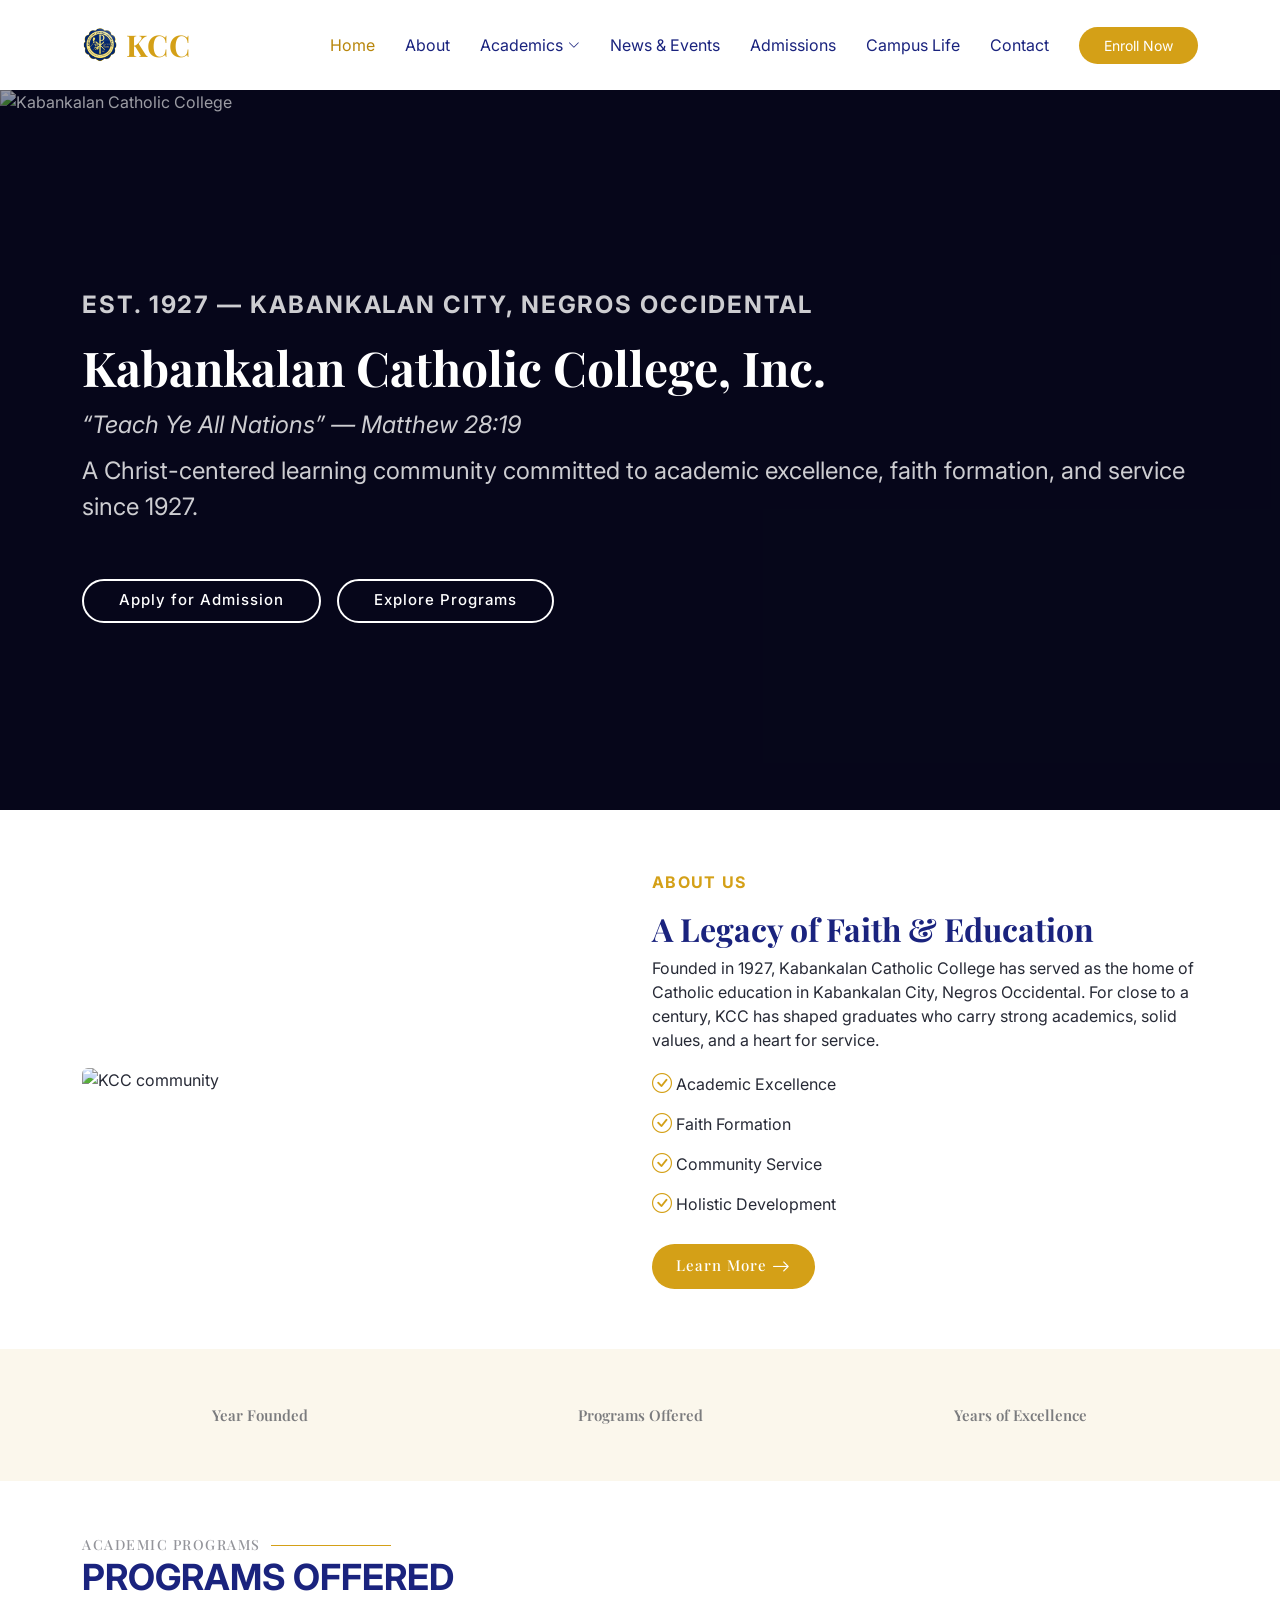
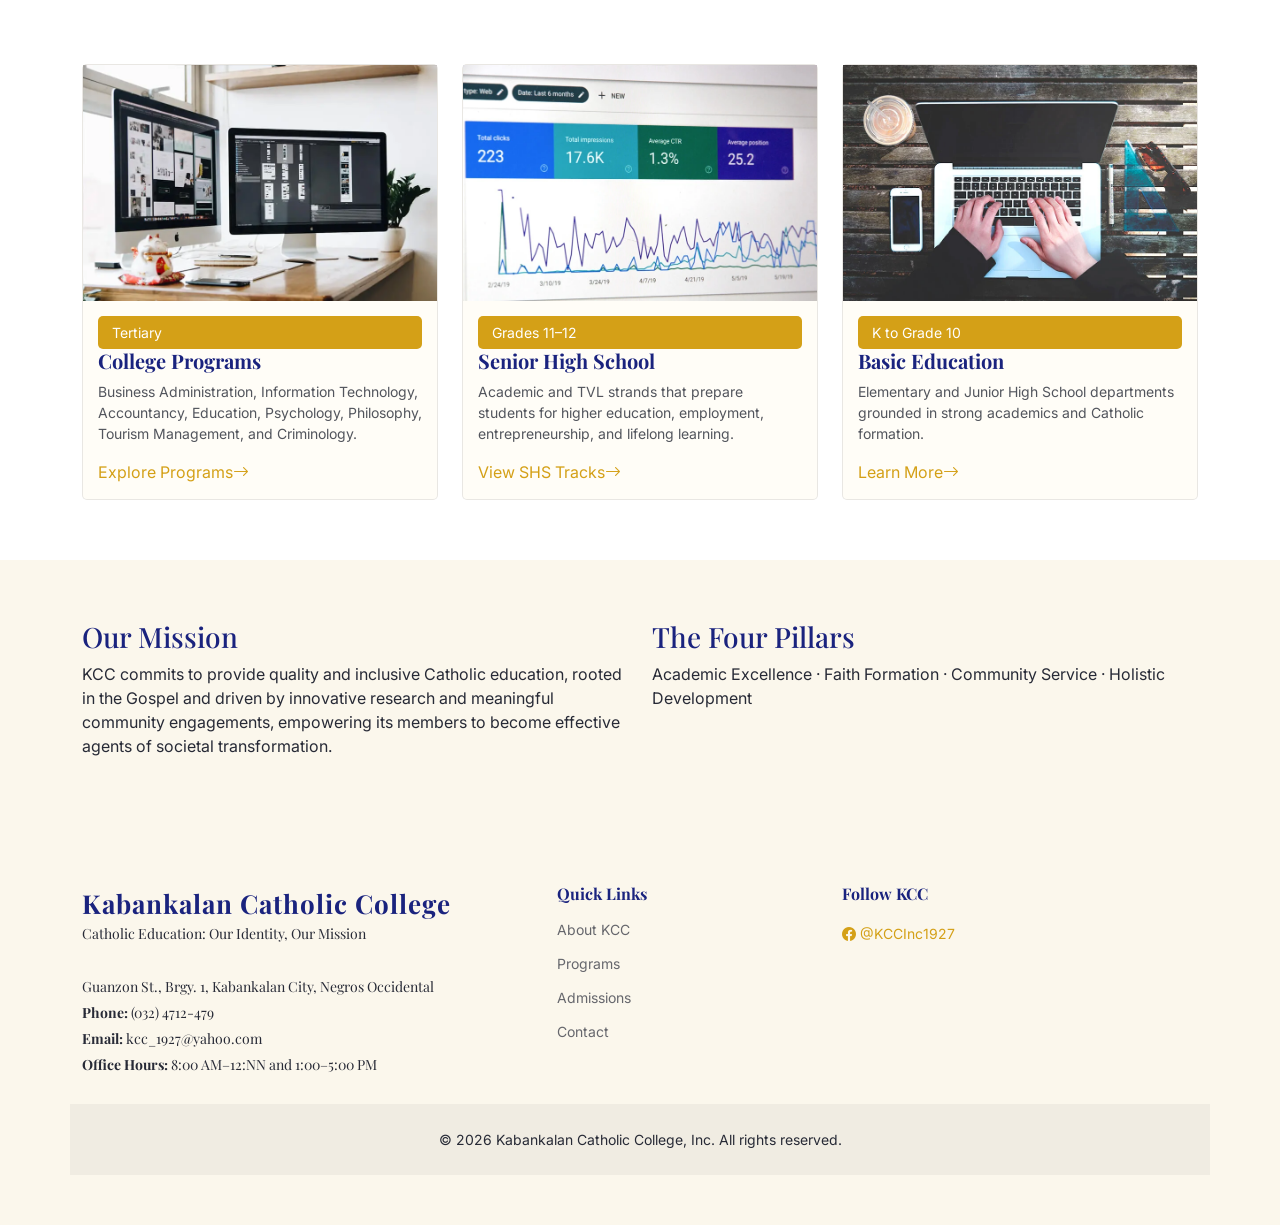
==== commit a087bf75: "information of KCC" ====
--- a/index.html
+++ b/index.html
@@ -1,584 +1,186 @@
 <!DOCTYPE html>
 <html lang="en">
-
 <head>
   <meta charset="utf-8">
-  <meta content="width=device-width, initial-scale=1.0" name="viewport">
-  <title>Kabankalan Catholic College</title>
-  <meta name="description" content="">
-  <meta name="keywords" content="">
-
-  <!-- Favicons -->
+  <meta name="viewport" content="width=device-width, initial-scale=1.0">
+  <title>Kabankalan Catholic College, Inc. | Catholic Education</title>
+  <meta name="description" content="Kabankalan Catholic College, Inc. is a Christ-centered Catholic educational institution in Kabankalan City, Negros Occidental.">
   <link href="assets/img/favicon.png" rel="icon">
   <link href="assets/img/apple-touch-icon.png" rel="apple-touch-icon">
-
-  <!-- Fonts -->
   <link href="https://fonts.googleapis.com" rel="preconnect">
   <link href="https://fonts.gstatic.com" rel="preconnect" crossorigin>
   <link href="https://fonts.googleapis.com/css2?family=Inter:wght@400;500;600;700&family=Playfair+Display:wght@600;700&display=swap" rel="stylesheet">
-
-  <!-- Vendor CSS Files -->
   <link href="assets/vendor/bootstrap/css/bootstrap.min.css" rel="stylesheet">
   <link href="assets/vendor/bootstrap-icons/bootstrap-icons.css" rel="stylesheet">
   <link href="assets/vendor/aos/aos.css" rel="stylesheet">
-  <link href="assets/vendor/glightbox/css/glightbox.min.css" rel="stylesheet">
-  <link href="assets/vendor/swiper/swiper-bundle.min.css" rel="stylesheet">
-
-  <!-- Main CSS File -->
   <link href="assets/css/main.css" rel="stylesheet">
-
-  <!-- =======================================================
-  * Template Name: Mentor
-  * Template URL: https://bootstrapmade.com/mentor-free-education-bootstrap-theme/
-  * Updated: Jul 07 2025 with Bootstrap v5.3.7
-  * Author: BootstrapMade.com
-  * License: https://bootstrapmade.com/license/
-  ======================================================== -->
 </head>
-
 <body class="index-page">
-
   <header id="header" class="header d-flex align-items-center sticky-top">
-    <div class="container-fluid container-xl position-relative d-flex align-items-center">
-
+    <div class="container-fluid container-xl d-flex align-items-center">
       <a href="index.html" class="logo d-flex align-items-center me-auto">
-        <!-- Uncomment the line below if you also wish to use an image logo -->
-        <!-- <img src="assets/img/logo.webp" alt=""> -->
+        <img src="assets/img/kcc-logo.png" alt="Kabankalan Catholic College logo">
         <h1 class="sitename">KCC</h1>
       </a>
-
       <nav id="navmenu" class="navmenu">
         <ul>
-          <li><a href="index.html" class="active">Home<br></a></li>
+          <li><a href="index.html" class="active">Home</a></li>
           <li><a href="about.html">About</a></li>
-          <li><a href="courses.html">Courses</a></li>
-          <li><a href="trainers.html">Trainers</a></li>
-          <li><a href="events.html">Events</a></li>
-          <li><a href="pricing.html">Pricing</a></li>
-          <li class="dropdown"><a href="#"><span>Dropdown</span> <i class="bi bi-chevron-down toggle-dropdown"></i></a>
+          <li class="dropdown"><a href="courses.html"><span>Academics</span> <i class="bi bi-chevron-down toggle-dropdown"></i></a>
             <ul>
-              <li><a href="#">Dropdown 1</a></li>
-              <li class="dropdown"><a href="#"><span>Deep Dropdown</span> <i class="bi bi-chevron-down toggle-dropdown"></i></a>
-                <ul>
-                  <li><a href="#">Deep Dropdown 1</a></li>
-                  <li><a href="#">Deep Dropdown 2</a></li>
-                  <li><a href="#">Deep Dropdown 3</a></li>
-                  <li><a href="#">Deep Dropdown 4</a></li>
-                  <li><a href="#">Deep Dropdown 5</a></li>
-                </ul>
-              </li>
-              <li><a href="#">Dropdown 2</a></li>
-              <li><a href="#">Dropdown 3</a></li>
-              <li><a href="#">Dropdown 4</a></li>
+              <li><a href="courses.html">College Programs</a></li>
+              <li><a href="courses.html#senior-high">Senior High School</a></li>
+              <li><a href="courses.html#basic-education">Basic Education</a></li>
             </ul>
           </li>
+          <li><a href="events.html">News &amp; Events</a></li>
+          <li><a href="pricing.html">Admissions</a></li>
+          <li><a href="trainers.html">Campus Life</a></li>
           <li><a href="contact.html">Contact</a></li>
         </ul>
         <i class="mobile-nav-toggle d-xl-none bi bi-list"></i>
       </nav>
-
-      <a class="btn-getstarted" href="courses.html">Get Started</a>
-
+      <a class="btn-getstarted" href="https://kcc.wela.ph" target="_blank" rel="noopener">Enroll Now</a>
     </div>
   </header>
 
   <main class="main">
-
-    <!-- Hero Section -->
     <section id="hero" class="hero section dark-background">
-
-      <img src="assets/img/hero-bg.jpg" alt="" data-aos="fade-in">
-
-      <div class="container">
-        <h2 data-aos="fade-up" data-aos-delay="100">Learning Today,<br>Leading Tomorrow</h2>
-        <p data-aos="fade-up" data-aos-delay="200">We are team of talented designers making websites with Bootstrap</p>
-        <div class="d-flex mt-4" data-aos="fade-up" data-aos-delay="300">
-          <a href="courses.html" class="btn-get-started">Get Started</a>
+      <img src="assets/img/hero-bg.jpg" alt="Kabankalan Catholic College">
+      <div class="container" data-aos="fade-up">
+        <p class="hero-kicker mb-3">Est. 1927 — Kabankalan City, Negros Occidental</p>
+        <h2>Kabankalan Catholic College, Inc.</h2>
+        <p class="fst-italic">“Teach Ye All Nations” — Matthew 28:19</p>
+        <p>A Christ-centered learning community committed to academic excellence, faith formation, and service since 1927.</p>
+        <div class="d-flex flex-wrap gap-3 mt-4">
+          <a href="https://kcc.wela.ph" target="_blank" rel="noopener" class="btn-get-started">Apply for Admission</a>
+          <a href="#courses" class="btn-get-started btn-outline-light">Explore Programs</a>
         </div>
       </div>
+    </section>
 
-    </section><!-- /Hero Section -->
+    <section id="about" class="about section">
+      <div class="container">
+        <div class="row gy-4 align-items-center">
+          <div class="col-lg-6" data-aos="fade-up">
+            <img src="assets/img/about/about-1.webp" class="img-fluid rounded" alt="KCC community">
+          </div>
+          <div class="col-lg-6 content" data-aos="fade-up" data-aos-delay="100">
+            <p class="section-kicker">About Us</p>
+            <h3>A Legacy of Faith &amp; Education</h3>
+            <p>Founded in 1927, Kabankalan Catholic College has served as the home of Catholic education in Kabankalan City, Negros Occidental. For close to a century, KCC has shaped graduates who carry strong academics, solid values, and a heart for service.</p>
+            <ul>
+              <li><i class="bi bi-check-circle"></i><span>Academic Excellence</span></li>
+              <li><i class="bi bi-check-circle"></i><span>Faith Formation</span></li>
+              <li><i class="bi bi-check-circle"></i><span>Community Service</span></li>
+              <li><i class="bi bi-check-circle"></i><span>Holistic Development</span></li>
+            </ul>
+            <a href="about.html" class="read-more"><span>Learn More</span><i class="bi bi-arrow-right"></i></a>
+          </div>
+        </div>
+      </div>
+    </section>
 
-    <!-- About Section -->
-    <section id="about" class="about section">
+    <section id="counts" class="section counts light-background">
+      <div class="container" data-aos="fade-up">
+        <div class="row gy-4">
+          <div class="col-lg-4 col-md-6"><div class="stats-item text-center"><span data-purecounter-start="0" data-purecounter-end="1927" class="purecounter"></span><p>Year Founded</p></div></div>
+          <div class="col-lg-4 col-md-6"><div class="stats-item text-center"><span data-purecounter-start="0" data-purecounter-end="32" class="purecounter"></span><p>Programs Offered</p></div></div>
+          <div class="col-lg-4 col-md-6"><div class="stats-item text-center"><span data-purecounter-start="0" data-purecounter-end="99" class="purecounter"></span><p>Years of Excellence</p></div></div>
+        </div>
+      </div>
+    </section>
 
+    <section id="courses" class="courses section">
+      <div class="container section-title" data-aos="fade-up">
+        <h2>Academic Programs</h2>
+        <p>Programs Offered</p>
+      </div>
       <div class="container">
-
         <div class="row gy-4">
-
-          <div class="col-lg-6 order-1 order-lg-2" data-aos="fade-up" data-aos-delay="100">
-            <img src="assets/img/about.jpg" class="img-fluid" alt="">
-          </div>
-
-          <div class="col-lg-6 order-2 order-lg-1 content" data-aos="fade-up" data-aos-delay="200">
-            <h3>Voluptatem dignissimos provident quasi corporis</h3>
-            <p class="fst-italic">
-              Lorem ipsum dolor sit amet, consectetur adipiscing elit, sed do eiusmod tempor incididunt ut labore et dolore
-              magna aliqua.
-            </p>
-            <ul>
-              <li><i class="bi bi-check-circle"></i> <span>Ullamco laboris nisi ut aliquip ex ea commodo consequat.</span></li>
-              <li><i class="bi bi-check-circle"></i> <span>Duis aute irure dolor in reprehenderit in voluptate velit.</span></li>
-              <li><i class="bi bi-check-circle"></i> <span>Ullamco laboris nisi ut aliquip ex ea commodo consequat. Duis aute irure dolor in reprehenderit in voluptate trideta storacalaperda mastiro dolore eu fugiat nulla pariatur.</span></li>
-            </ul>
-            <a href="#" class="read-more"><span>Read More</span><i class="bi bi-arrow-right"></i></a>
-          </div>
-
-        </div>
-
-      </div>
-
-    </section><!-- /About Section -->
-
-    <!-- Counts Section -->
-    <section id="counts" class="section counts light-background">
-
-      <div class="container" data-aos="fade-up" data-aos-delay="100">
-
-        <div class="row gy-4">
-
-          <div class="col-lg-3 col-md-6">
-            <div class="stats-item text-center w-100 h-100">
-              <span data-purecounter-start="0" data-purecounter-end="1232" data-purecounter-duration="1" class="purecounter"></span>
-              <p>Students</p>
-            </div>
-          </div><!-- End Stats Item -->
-
-          <div class="col-lg-3 col-md-6">
-            <div class="stats-item text-center w-100 h-100">
-              <span data-purecounter-start="0" data-purecounter-end="64" data-purecounter-duration="1" class="purecounter"></span>
-              <p>Courses</p>
-            </div>
-          </div><!-- End Stats Item -->
-
-          <div class="col-lg-3 col-md-6">
-            <div class="stats-item text-center w-100 h-100">
-              <span data-purecounter-start="0" data-purecounter-end="42" data-purecounter-duration="1" class="purecounter"></span>
-              <p>Events</p>
-            </div>
-          </div><!-- End Stats Item -->
-
-          <div class="col-lg-3 col-md-6">
-            <div class="stats-item text-center w-100 h-100">
-              <span data-purecounter-start="0" data-purecounter-end="24" data-purecounter-duration="1" class="purecounter"></span>
-              <p>Trainers</p>
-            </div>
-          </div><!-- End Stats Item -->
-
-        </div>
-
-      </div>
-
-    </section><!-- /Counts Section -->
-
-    <!-- Why Us Section -->
-    <section id="why-us" class="section why-us">
-
-      <div class="container">
-
-        <div class="row gy-4">
-
-          <div class="col-lg-4" data-aos="fade-up" data-aos-delay="100">
-            <div class="why-box">
-              <h3>Why Choose Our Products?</h3>
-              <p>
-                Lorem ipsum dolor sit amet, consectetur adipiscing elit, sed do eiusmod tempor incididunt ut labore et dolore magna aliqua. Duis aute irure dolor in reprehenderit
-                Asperiores dolores sed et. Tenetur quia eos. Autem tempore quibusdam vel necessitatibus optio ad corporis.
-              </p>
-              <div class="text-center">
-                <a href="#" class="more-btn"><span>Learn More</span> <i class="bi bi-chevron-right"></i></a>
+          <div class="col-lg-4 col-md-6" data-aos="zoom-in">
+            <div class="course-item h-100">
+              <img src="assets/img/course/course-1.webp" class="img-fluid" alt="College programs">
+              <div class="course-content">
+                <p class="category">Tertiary</p>
+                <h3>College Programs</h3>
+                <p class="description">Business Administration, Information Technology, Accountancy, Education, Psychology, Philosophy, Tourism Management, and Criminology.</p>
+                <a href="courses.html" class="read-more"><span>Explore Programs</span><i class="bi bi-arrow-right"></i></a>
               </div>
             </div>
-          </div><!-- End Why Box -->
-
-          <div class="col-lg-8 d-flex align-items-stretch">
-            <div class="row gy-4" data-aos="fade-up" data-aos-delay="200">
-
-              <div class="col-xl-4">
-                <div class="icon-box d-flex flex-column justify-content-center align-items-center">
-                  <i class="bi bi-clipboard-data"></i>
-                  <h4>Corporis voluptates officia eiusmod</h4>
-                  <p>Consequuntur sunt aut quasi enim aliquam quae harum pariatur laboris nisi ut aliquip</p>
-                </div>
-              </div><!-- End Icon Box -->
-
-              <div class="col-xl-4" data-aos="fade-up" data-aos-delay="300">
-                <div class="icon-box d-flex flex-column justify-content-center align-items-center">
-                  <i class="bi bi-gem"></i>
-                  <h4>Ullamco laboris ladore pan</h4>
-                  <p>Excepteur sint occaecat cupidatat non proident, sunt in culpa qui officia deserunt</p>
-                </div>
-              </div><!-- End Icon Box -->
-
-              <div class="col-xl-4" data-aos="fade-up" data-aos-delay="400">
-                <div class="icon-box d-flex flex-column justify-content-center align-items-center">
-                  <i class="bi bi-inboxes"></i>
-                  <h4>Labore consequatur incidid dolore</h4>
-                  <p>Aut suscipit aut cum nemo deleniti aut omnis. Doloribus ut maiores omnis facere</p>
-                </div>
-              </div><!-- End Icon Box -->
-
+          </div>
+          <div class="col-lg-4 col-md-6" data-aos="zoom-in" data-aos-delay="100">
+            <div class="course-item h-100">
+              <img src="assets/img/course/course-2.webp" class="img-fluid" alt="Senior High School">
+              <div class="course-content">
+                <p class="category">Grades 11–12</p>
+                <h3>Senior High School</h3>
+                <p class="description">Academic and TVL strands that prepare students for higher education, employment, entrepreneurship, and lifelong learning.</p>
+                <a href="courses.html#senior-high" class="read-more"><span>View SHS Tracks</span><i class="bi bi-arrow-right"></i></a>
+              </div>
             </div>
           </div>
-
-        </div>
-
-      </div>
-
-    </section><!-- /Why Us Section -->
-
-    <!-- Features Section -->
-    <section id="features" class="features section">
-
-      <div class="container">
-
-        <div class="row gy-4">
-
-          <div class="col-lg-3 col-md-4" data-aos="fade-up" data-aos-delay="100">
-            <div class="features-item">
-              <i class="bi bi-eye" style="color: #ffbb2c;"></i>
-              <h3><a href="" class="stretched-link">Lorem Ipsum</a></h3>
-            </div>
-          </div><!-- End Feature Item -->
-
-          <div class="col-lg-3 col-md-4" data-aos="fade-up" data-aos-delay="200">
-            <div class="features-item">
-              <i class="bi bi-infinity" style="color: #5578ff;"></i>
-              <h3><a href="" class="stretched-link">Dolor Sitema</a></h3>
-            </div>
-          </div><!-- End Feature Item -->
-
-          <div class="col-lg-3 col-md-4" data-aos="fade-up" data-aos-delay="300">
-            <div class="features-item">
-              <i class="bi bi-mortarboard" style="color: #e80368;"></i>
-              <h3><a href="" class="stretched-link">Sed perspiciatis</a></h3>
-            </div>
-          </div><!-- End Feature Item -->
-
-          <div class="col-lg-3 col-md-4" data-aos="fade-up" data-aos-delay="400">
-            <div class="features-item">
-              <i class="bi bi-nut" style="color: #e361ff;"></i>
-              <h3><a href="" class="stretched-link">Magni Dolores</a></h3>
-            </div>
-          </div><!-- End Feature Item -->
-
-          <div class="col-lg-3 col-md-4" data-aos="fade-up" data-aos-delay="500">
-            <div class="features-item">
-              <i class="bi bi-shuffle" style="color: #47aeff;"></i>
-              <h3><a href="" class="stretched-link">Nemo Enim</a></h3>
-            </div>
-          </div><!-- End Feature Item -->
-
-          <div class="col-lg-3 col-md-4" data-aos="fade-up" data-aos-delay="600">
-            <div class="features-item">
-              <i class="bi bi-star" style="color: #ffa76e;"></i>
-              <h3><a href="" class="stretched-link">Eiusmod Tempor</a></h3>
-            </div>
-          </div><!-- End Feature Item -->
-
-          <div class="col-lg-3 col-md-4" data-aos="fade-up" data-aos-delay="700">
-            <div class="features-item">
-              <i class="bi bi-x-diamond" style="color: #11dbcf;"></i>
-              <h3><a href="" class="stretched-link">Midela Teren</a></h3>
-            </div>
-          </div><!-- End Feature Item -->
-
-          <div class="col-lg-3 col-md-4" data-aos="fade-up" data-aos-delay="800">
-            <div class="features-item">
-              <i class="bi bi-camera-video" style="color: #4233ff;"></i>
-              <h3><a href="" class="stretched-link">Pira Neve</a></h3>
-            </div>
-          </div><!-- End Feature Item -->
-
-          <div class="col-lg-3 col-md-4" data-aos="fade-up" data-aos-delay="900">
-            <div class="features-item">
-              <i class="bi bi-command" style="color: #b2904f;"></i>
-              <h3><a href="" class="stretched-link">Dirada Pack</a></h3>
-            </div>
-          </div><!-- End Feature Item -->
-
-          <div class="col-lg-3 col-md-4" data-aos="fade-up" data-aos-delay="1000">
-            <div class="features-item">
-              <i class="bi bi-dribbble" style="color: #b20969;"></i>
-              <h3><a href="" class="stretched-link">Moton Ideal</a></h3>
-            </div>
-          </div><!-- End Feature Item -->
-
-          <div class="col-lg-3 col-md-4" data-aos="fade-up" data-aos-delay="1100">
-            <div class="features-item">
-              <i class="bi bi-activity" style="color: #ff5828;"></i>
-              <h3><a href="" class="stretched-link">Verdo Park</a></h3>
-            </div>
-          </div><!-- End Feature Item -->
-
-          <div class="col-lg-3 col-md-4" data-aos="fade-up" data-aos-delay="1200">
-            <div class="features-item">
-              <i class="bi bi-brightness-high" style="color: #29cc61;"></i>
-              <h3><a href="" class="stretched-link">Flavor Nivelanda</a></h3>
-            </div>
-          </div><!-- End Feature Item -->
-
-        </div>
-
-      </div>
-
-    </section><!-- /Features Section -->
-
-    <!-- Courses Section -->
-    <section id="courses" class="courses section">
-
-      <!-- Section Title -->
-      <div class="container section-title" data-aos="fade-up">
-        <h2>Courses</h2>
-        <p>Popular Courses</p>
-      </div><!-- End Section Title -->
-
-      <div class="container">
-
-        <div class="row">
-
-          <div class="col-lg-4 col-md-6 d-flex align-items-stretch" data-aos="zoom-in" data-aos-delay="100">
-            <div class="course-item">
-              <img src="assets/img/course/course-1.webp" class="img-fluid" alt="...">
+          <div class="col-lg-4 col-md-6" data-aos="zoom-in" data-aos-delay="200">
+            <div class="course-item h-100">
+              <img src="assets/img/course/course-3.webp" class="img-fluid" alt="Basic education">
               <div class="course-content">
-                <div class="d-flex justify-content-between align-items-center mb-3">
-                  <p class="category">Web Development</p>
-                  <p class="price">$169</p>
-                </div>
-
-                <h3><a href="course-details.html">Website Design</a></h3>
-                <p class="description">Et architecto provident deleniti facere repellat nobis iste. Id facere quia quae dolores dolorem tempore.</p>
-                <div class="trainer d-flex justify-content-between align-items-center">
-                  <div class="trainer-profile d-flex align-items-center">
-                    <img src="assets/img/person/person-m-7.webp" class="img-fluid" alt="">
-                    <a href="" class="trainer-link">Antonio</a>
-                  </div>
-                  <div class="trainer-rank d-flex align-items-center">
-                    <i class="bi bi-person user-icon"></i>&nbsp;50
-                    &nbsp;&nbsp;
-                    <i class="bi bi-heart heart-icon"></i>&nbsp;65
-                  </div>
-                </div>
+                <p class="category">K to Grade 10</p>
+                <h3>Basic Education</h3>
+                <p class="description">Elementary and Junior High School departments grounded in strong academics and Catholic formation.</p>
+                <a href="courses.html#basic-education" class="read-more"><span>Learn More</span><i class="bi bi-arrow-right"></i></a>
               </div>
             </div>
-          </div> <!-- End Course Item-->
+          </div>
+        </div>
+      </div>
+    </section>
 
-          <div class="col-lg-4 col-md-6 d-flex align-items-stretch mt-4 mt-md-0" data-aos="zoom-in" data-aos-delay="200">
-            <div class="course-item">
-              <img src="assets/img/course/course-2.webp" class="img-fluid" alt="...">
-              <div class="course-content">
-                <div class="d-flex justify-content-between align-items-center mb-3">
-                  <p class="category">Marketing</p>
-                  <p class="price">$250</p>
-                </div>
-
-                <h3><a href="course-details.html">Search Engine Optimization</a></h3>
-                <p class="description">Et architecto provident deleniti facere repellat nobis iste. Id facere quia quae dolores dolorem tempore.</p>
-                <div class="trainer d-flex justify-content-between align-items-center">
-                  <div class="trainer-profile d-flex align-items-center">
-                    <img src="assets/img/person/person-f-14.webp" class="img-fluid" alt="">
-                    <a href="" class="trainer-link">Lana</a>
-                  </div>
-                  <div class="trainer-rank d-flex align-items-center">
-                    <i class="bi bi-person user-icon"></i>&nbsp;35
-                    &nbsp;&nbsp;
-                    <i class="bi bi-heart heart-icon"></i>&nbsp;42
-                  </div>
-                </div>
-              </div>
-            </div>
-          </div> <!-- End Course Item-->
-
-          <div class="col-lg-4 col-md-6 d-flex align-items-stretch mt-4 mt-lg-0" data-aos="zoom-in" data-aos-delay="300">
-            <div class="course-item">
-              <img src="assets/img/course/course-3.webp" class="img-fluid" alt="...">
-              <div class="course-content">
-                <div class="d-flex justify-content-between align-items-center mb-3">
-                  <p class="category">Content</p>
-                  <p class="price">$180</p>
-                </div>
-
-                <h3><a href="course-details.html">Copywriting</a></h3>
-                <p class="description">Et architecto provident deleniti facere repellat nobis iste. Id facere quia quae dolores dolorem tempore.</p>
-                <div class="trainer d-flex justify-content-between align-items-center">
-                  <div class="trainer-profile d-flex align-items-center">
-                    <img src="assets/img/person/person-m-12.webp" class="img-fluid" alt="">
-                    <a href="" class="trainer-link">Brandon</a>
-                  </div>
-                  <div class="trainer-rank d-flex align-items-center">
-                    <i class="bi bi-person user-icon"></i>&nbsp;20
-                    &nbsp;&nbsp;
-                    <i class="bi bi-heart heart-icon"></i>&nbsp;85
-                  </div>
-                </div>
-              </div>
-            </div>
-          </div> <!-- End Course Item-->
-
+    <section id="mission" class="section light-background">
+      <div class="container">
+        <div class="row gy-4">
+          <div class="col-lg-6" data-aos="fade-up">
+            <h3>Our Mission</h3>
+            <p>KCC commits to provide quality and inclusive Catholic education, rooted in the Gospel and driven by innovative research and meaningful community engagements, empowering its members to become effective agents of societal transformation.</p>
+          </div>
+          <div class="col-lg-6" data-aos="fade-up" data-aos-delay="100">
+            <h3>The Four Pillars</h3>
+            <p>Academic Excellence · Faith Formation · Community Service · Holistic Development</p>
+          </div>
         </div>
-
       </div>
-
-    </section><!-- /Courses Section -->
-
-    <!-- Trainers Index Section -->
-    <section id="trainers-index" class="section trainers-index">
-
-      <div class="container">
-
-        <div class="row">
-
-          <div class="col-lg-4 col-md-6 d-flex" data-aos="fade-up" data-aos-delay="100">
-            <div class="member">
-              <img src="assets/img/trainers/trainer-1.jpg" class="img-fluid" alt="">
-              <div class="member-content">
-                <h4>Walter White</h4>
-                <span>Web Development</span>
-                <p>
-                  Magni qui quod omnis unde et eos fuga et exercitationem. Odio veritatis perspiciatis quaerat qui aut aut aut
-                </p>
-                <div class="social">
-                  <a href=""><i class="bi bi-twitter-x"></i></a>
-                  <a href=""><i class="bi bi-facebook"></i></a>
-                  <a href=""><i class="bi bi-instagram"></i></a>
-                  <a href=""><i class="bi bi-linkedin"></i></a>
-                </div>
-              </div>
-            </div>
-          </div><!-- End Team Member -->
-
-          <div class="col-lg-4 col-md-6 d-flex" data-aos="fade-up" data-aos-delay="200">
-            <div class="member">
-              <img src="assets/img/trainers/trainer-2.jpg" class="img-fluid" alt="">
-              <div class="member-content">
-                <h4>Sarah Jhinson</h4>
-                <span>Marketing</span>
-                <p>
-                  Repellat fugiat adipisci nemo illum nesciunt voluptas repellendus. In architecto rerum rerum temporibus
-                </p>
-                <div class="social">
-                  <a href=""><i class="bi bi-twitter-x"></i></a>
-                  <a href=""><i class="bi bi-facebook"></i></a>
-                  <a href=""><i class="bi bi-instagram"></i></a>
-                  <a href=""><i class="bi bi-linkedin"></i></a>
-                </div>
-              </div>
-            </div>
-          </div><!-- End Team Member -->
-
-          <div class="col-lg-4 col-md-6 d-flex" data-aos="fade-up" data-aos-delay="300">
-            <div class="member">
-              <img src="assets/img/trainers/trainer-3.jpg" class="img-fluid" alt="">
-              <div class="member-content">
-                <h4>William Anderson</h4>
-                <span>Content</span>
-                <p>
-                  Voluptas necessitatibus occaecati quia. Earum totam consequuntur qui porro et laborum toro des clara
-                </p>
-                <div class="social">
-                  <a href=""><i class="bi bi-twitter-x"></i></a>
-                  <a href=""><i class="bi bi-facebook"></i></a>
-                  <a href=""><i class="bi bi-instagram"></i></a>
-                  <a href=""><i class="bi bi-linkedin"></i></a>
-                </div>
-              </div>
-            </div>
-          </div><!-- End Team Member -->
-
-        </div>
-
-      </div>
-
-    </section><!-- /Trainers Index Section -->
-
+    </section>
   </main>
 
   <footer id="footer" class="footer position-relative light-background">
-
     <div class="container footer-top">
       <div class="row gy-4">
-        <div class="col-lg-4 col-md-6 footer-about">
-          <a href="index.html" class="logo d-flex align-items-center">
-            <span class="sitename">Mentor</span>
-          </a>
+        <div class="col-lg-5 footer-about">
+          <a href="index.html" class="logo d-flex align-items-center"><span class="sitename">Kabankalan Catholic College</span></a>
+          <p>Catholic Education: Our Identity, Our Mission</p>
           <div class="footer-contact pt-3">
-            <p>A108 Adam Street</p>
-            <p>New York, NY 535022</p>
-            <p class="mt-3"><strong>Phone:</strong> <span>+1 5589 55488 55</span></p>
-            <p><strong>Email:</strong> <span>info@example.com</span></p>
-          </div>
-          <div class="social-links d-flex mt-4">
-            <a href=""><i class="bi bi-twitter-x"></i></a>
-            <a href=""><i class="bi bi-facebook"></i></a>
-            <a href=""><i class="bi bi-instagram"></i></a>
-            <a href=""><i class="bi bi-linkedin"></i></a>
+            <p>Guanzon St., Brgy. 1, Kabankalan City, Negros Occidental</p>
+            <p><strong>Phone:</strong> (032) 4712-479</p>
+            <p><strong>Email:</strong> kcc_1927@yahoo.com</p>
+            <p><strong>Office Hours:</strong> 8:00 AM–12:NN and 1:00–5:00 PM</p>
           </div>
         </div>
-
-        <div class="col-lg-2 col-md-3 footer-links">
-          <h4>Useful Links</h4>
-          <ul>
-            <li><a href="#">Home</a></li>
-            <li><a href="#">About us</a></li>
-            <li><a href="#">Services</a></li>
-            <li><a href="#">Terms of service</a></li>
-            <li><a href="#">Privacy policy</a></li>
-          </ul>
+        <div class="col-lg-3 footer-links">
+          <h4>Quick Links</h4>
+          <ul><li><a href="about.html">About KCC</a></li><li><a href="courses.html">Programs</a></li><li><a href="pricing.html">Admissions</a></li><li><a href="contact.html">Contact</a></li></ul>
         </div>
-
-        <div class="col-lg-2 col-md-3 footer-links">
-          <h4>Our Services</h4>
-          <ul>
-            <li><a href="#">Web Design</a></li>
-            <li><a href="#">Web Development</a></li>
-            <li><a href="#">Product Management</a></li>
-            <li><a href="#">Marketing</a></li>
-            <li><a href="#">Graphic Design</a></li>
-          </ul>
+        <div class="col-lg-4">
+          <h4>Follow KCC</h4>
+          <p><a href="https://www.facebook.com/KCCInc1927" target="_blank" rel="noopener"><i class="bi bi-facebook"></i> @KCCInc1927</a></p>
         </div>
-
-        <div class="col-lg-4 col-md-12 footer-newsletter">
-          <h4>Our Newsletter</h4>
-          <p>Subscribe to our newsletter and receive the latest news about our products and services!</p>
-          <form action="#" method="post" class="email-form">
-            <div class="newsletter-form"><input type="email" name="email"><input type="submit" value="Subscribe"></div>
-            <div class="loading">Loading</div>
-            <div class="error-message"></div>
-            <div class="sent-message">Your subscription request has been sent. Thank you!</div>
-          </form>
-        </div>
-
       </div>
     </div>
-
-    <div class="container copyright text-center mt-4">
-      <p>© <span>Copyright</span> <strong class="px-1 sitename">Mentor</strong> <span>All Rights Reserved</span></p>
-      <div class="credits">
-        <!-- All the links in the footer should remain intact. -->
-        <!-- You can delete the links only if you've purchased the pro version. -->
-        <!-- Licensing information: https://bootstrapmade.com/license/ -->
-        Designed by <a href="https://bootstrapmade.com/">BootstrapMade</a> | <a href="https://bootstrapmade.com/tools/">DevTools</a>
-      </div>
-    </div>
-
+    <div class="container copyright text-center mt-4"><p>© 2026 Kabankalan Catholic College, Inc. All rights reserved.</p></div>
   </footer>
 
-  <!-- Scroll Top -->
   <a href="#" id="scroll-top" class="scroll-top d-flex align-items-center justify-content-center"><i class="bi bi-arrow-up-short"></i></a>
-
-  <!-- Preloader -->
-  <div id="preloader"></div>
-
-  <!-- Vendor JS Files -->
   <script src="assets/vendor/bootstrap/js/bootstrap.bundle.min.js"></script>
   <script src="assets/vendor/aos/aos.js"></script>
-  <script src="assets/vendor/glightbox/js/glightbox.min.js"></script>
   <script src="assets/vendor/purecounter/purecounter_vanilla.js"></script>
-  <script src="assets/vendor/swiper/swiper-bundle.min.js"></script>
-
-  <!-- Main JS File -->
   <script src="assets/js/main.js"></script>
-
 </body>
-
-</html>+</html>
--- a/assets/css/main.css
+++ b/assets/css/main.css
@@ -238,6 +238,14 @@
   margin-right: 8px;
 }
 
+.hero-kicker,
+.section-kicker {
+  color: var(--accent-color);
+  font-weight: 700;
+  letter-spacing: 0.08em;
+  text-transform: uppercase;
+}
+
 .header .logo h1 {
   font-weight: 700;
   font-size: 30px;
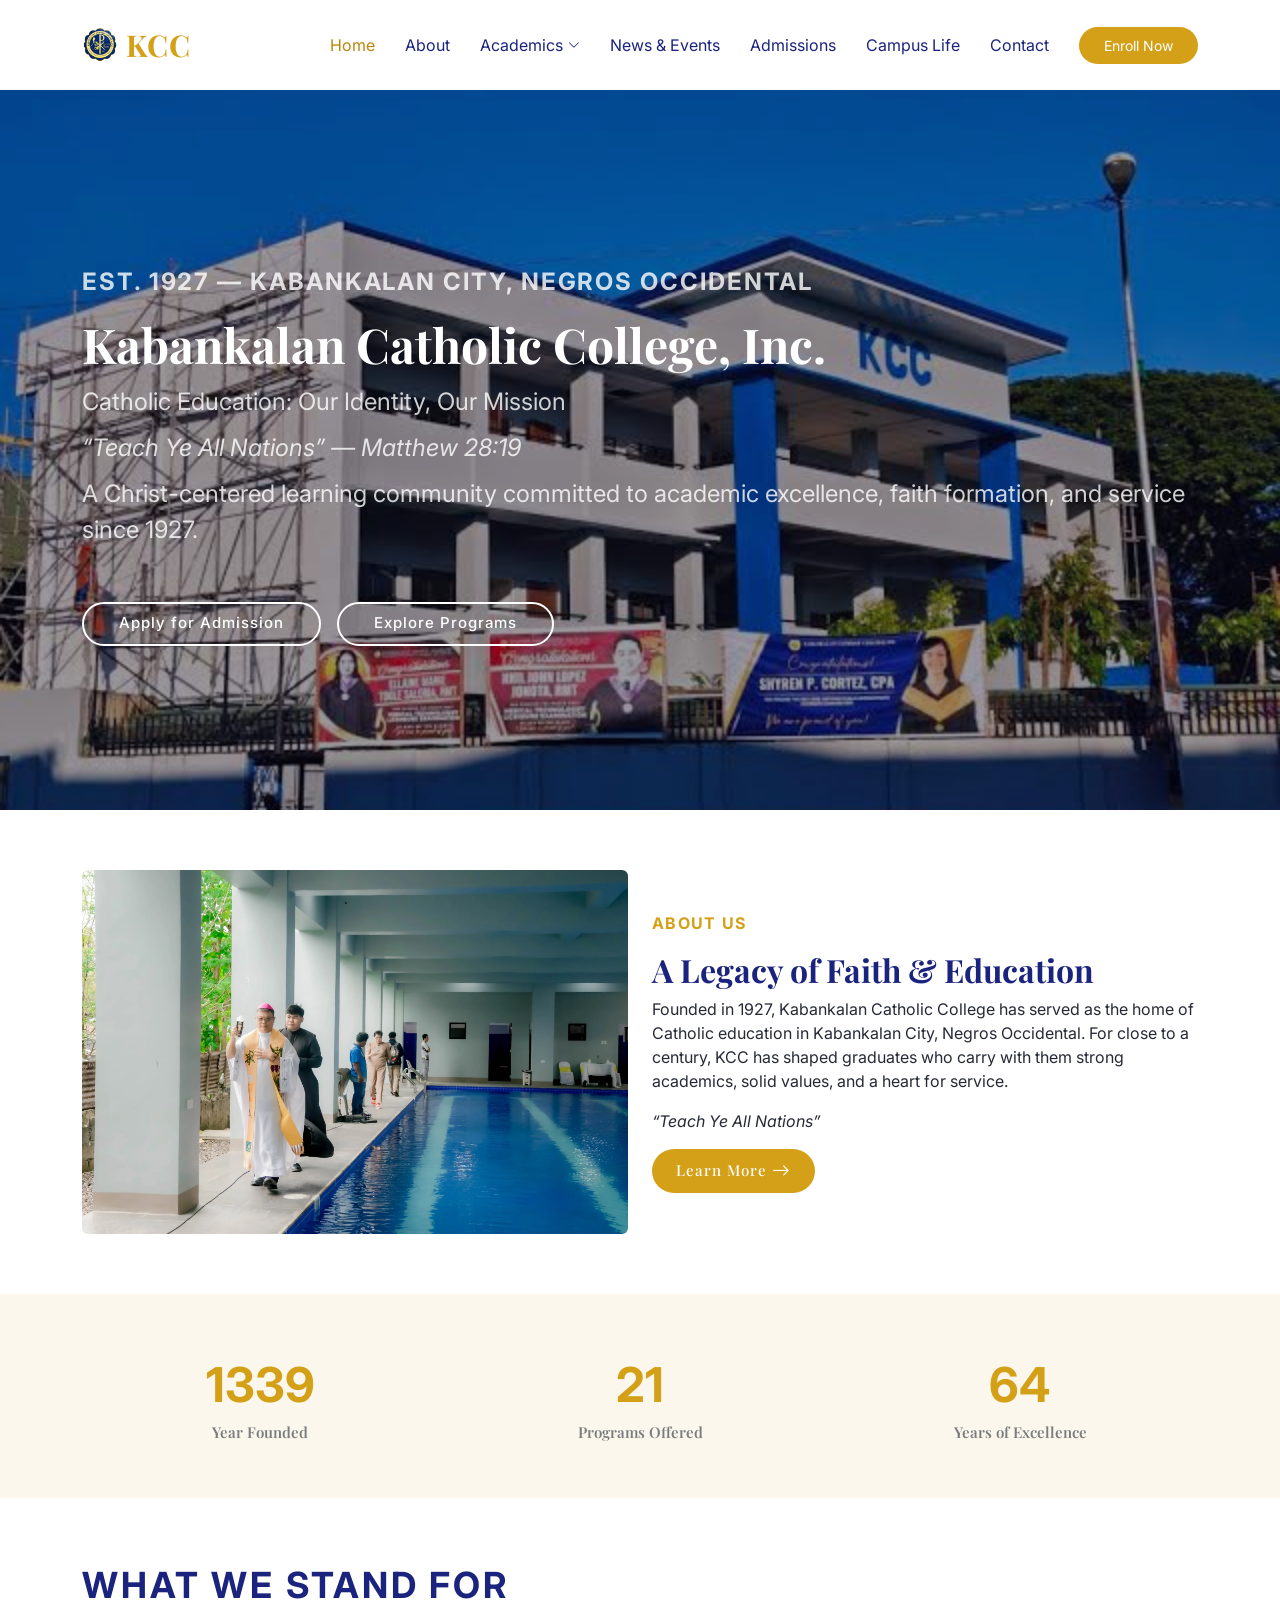
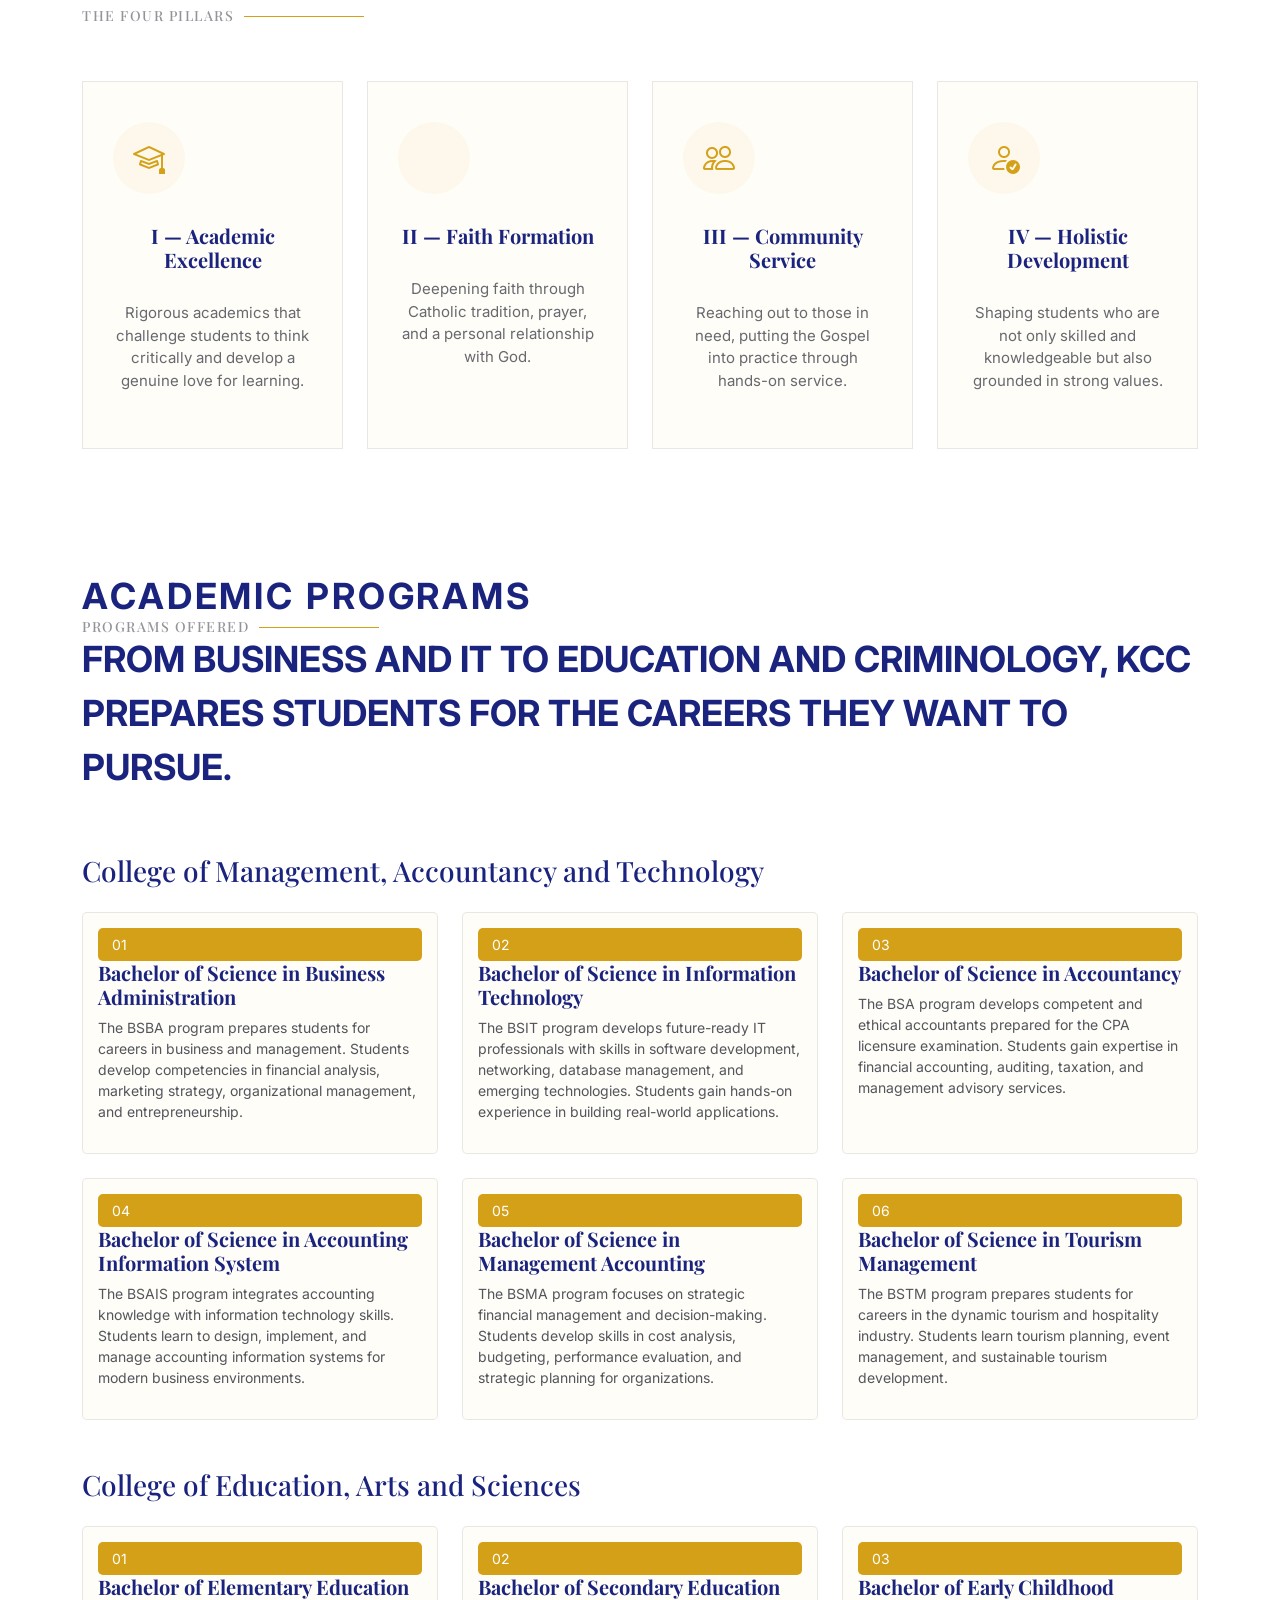
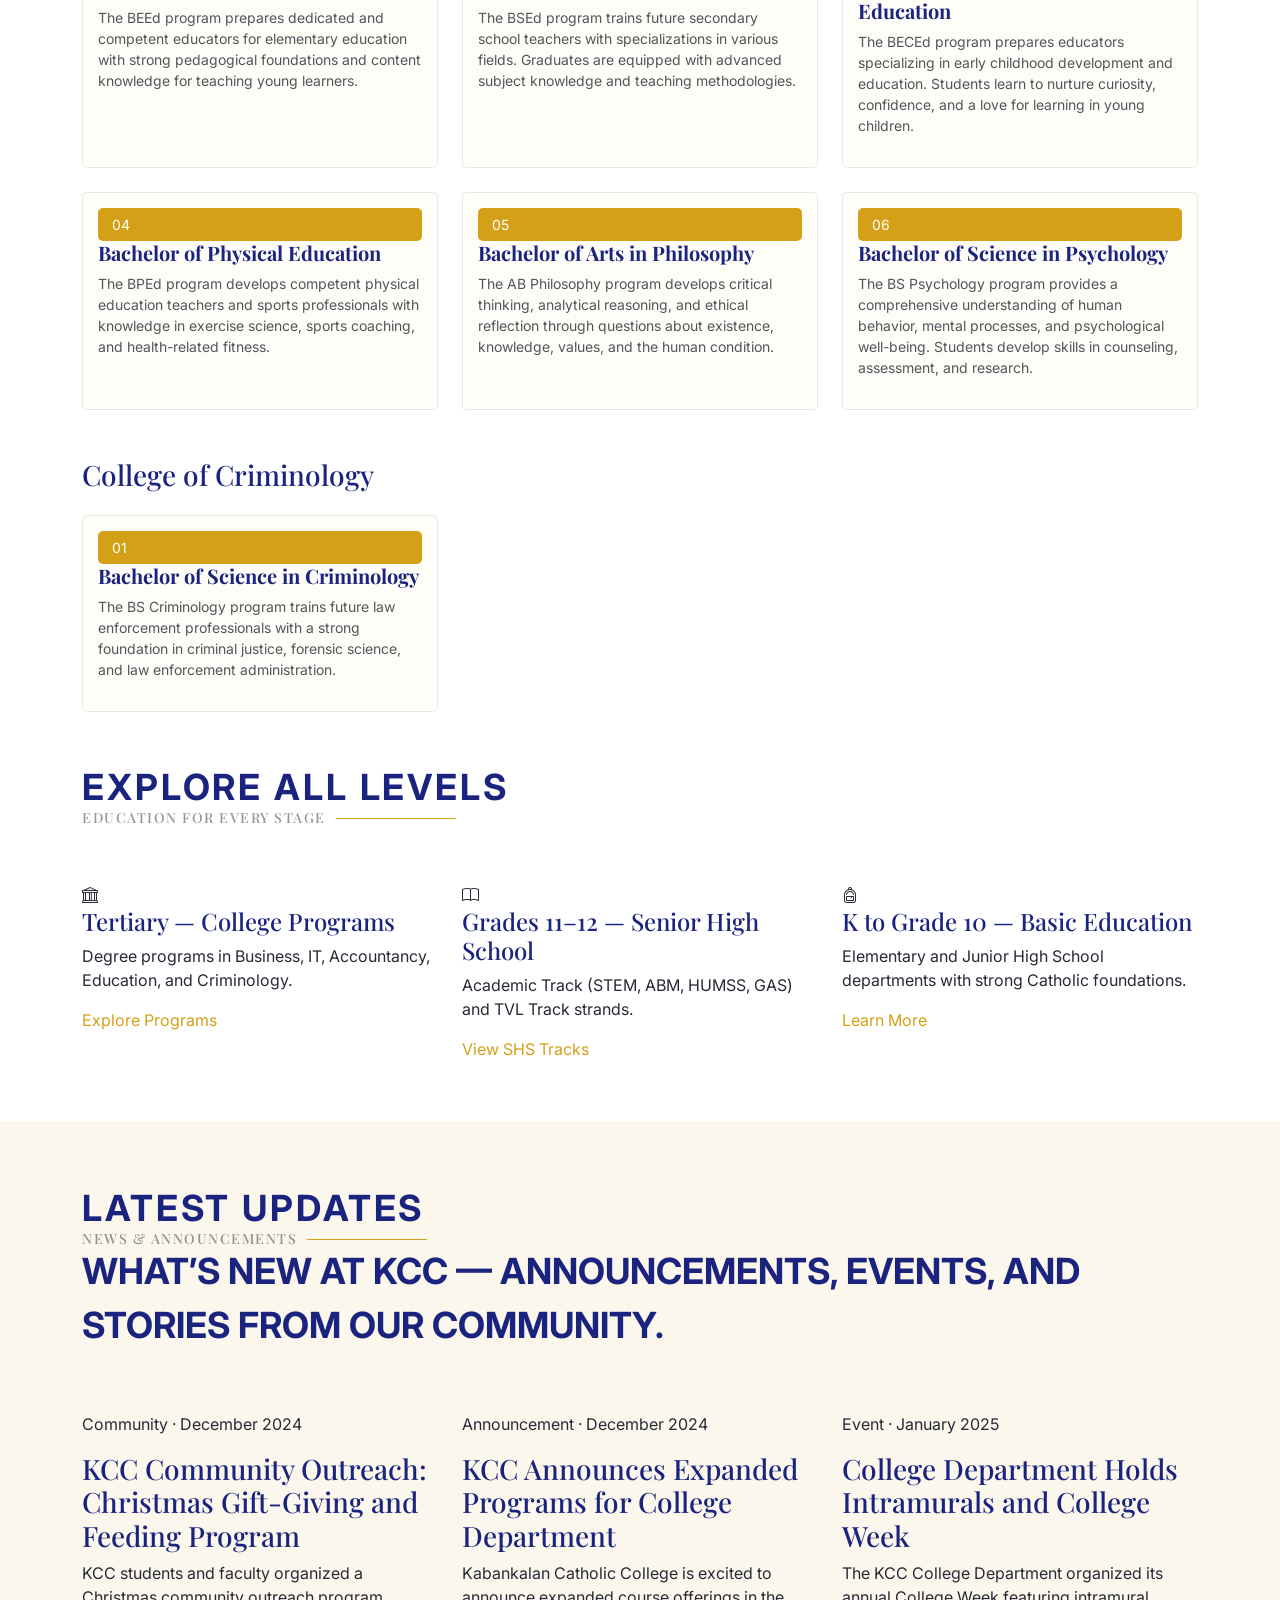
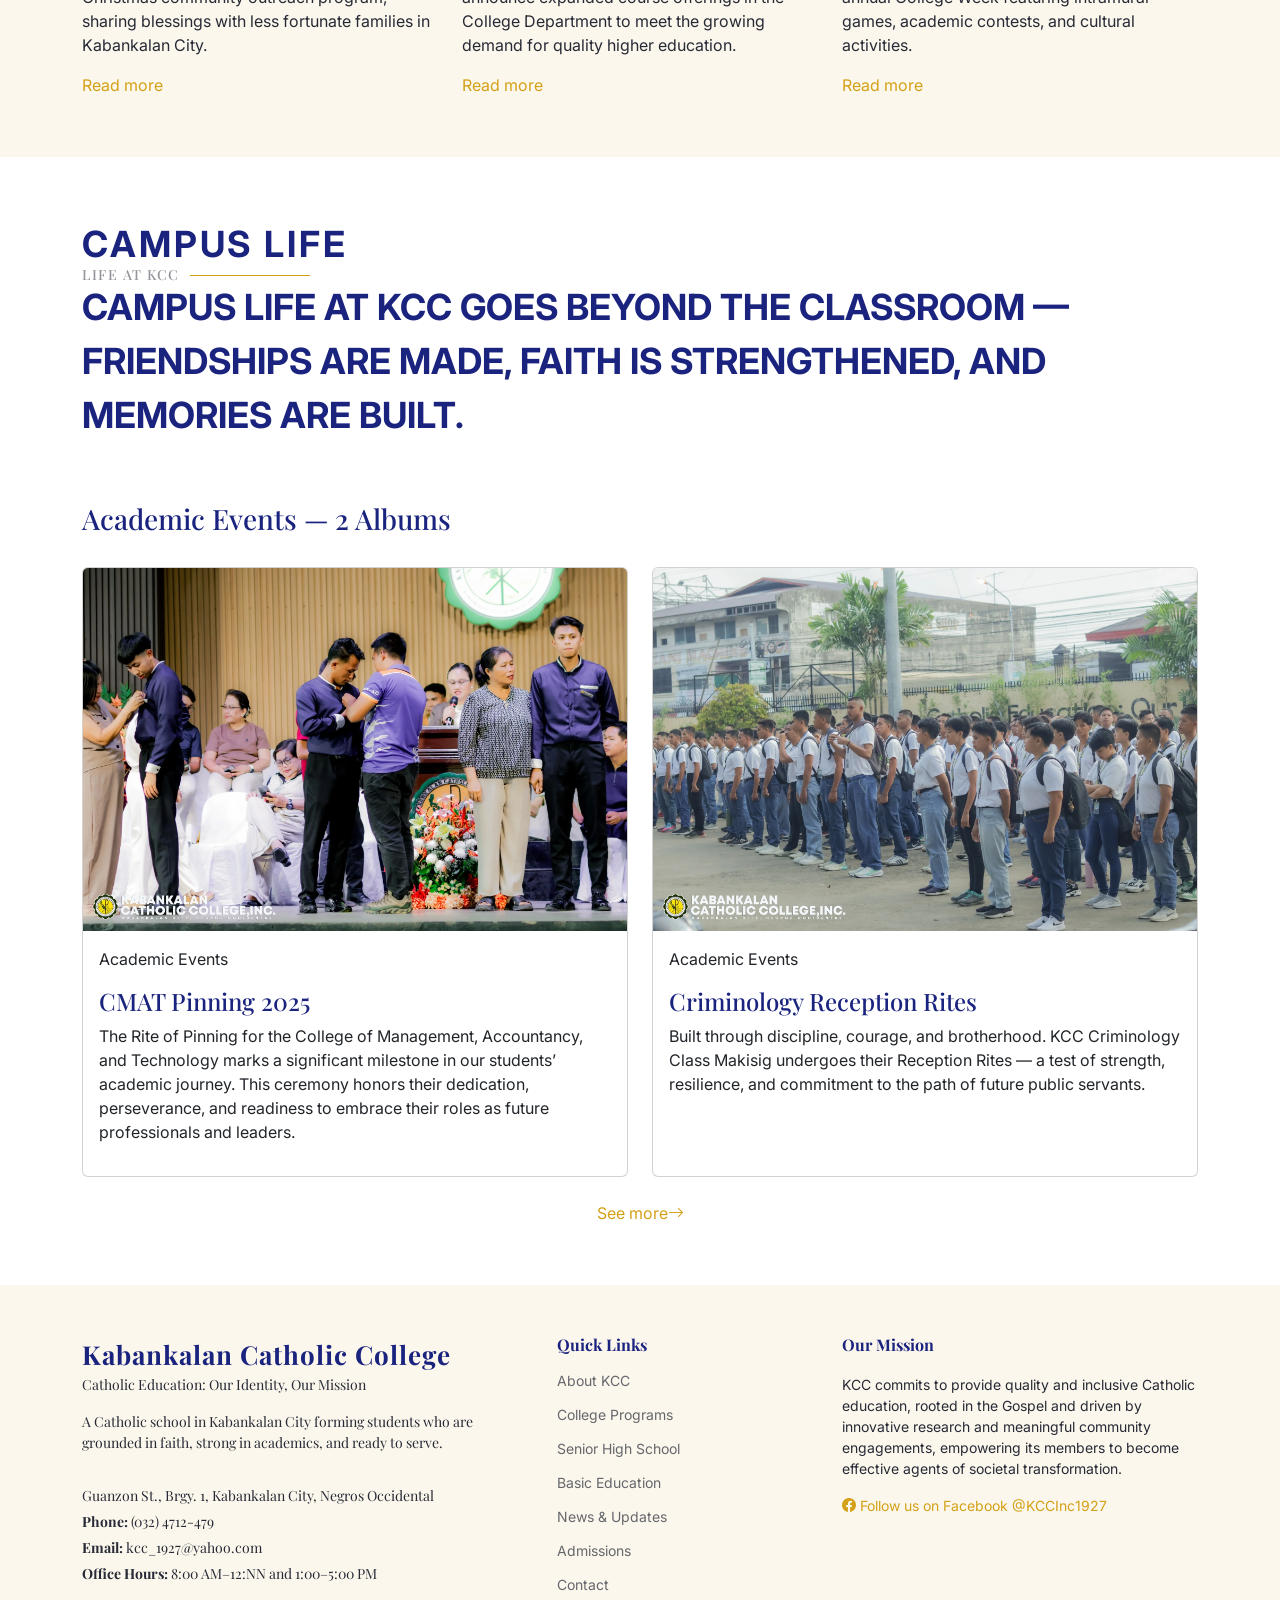
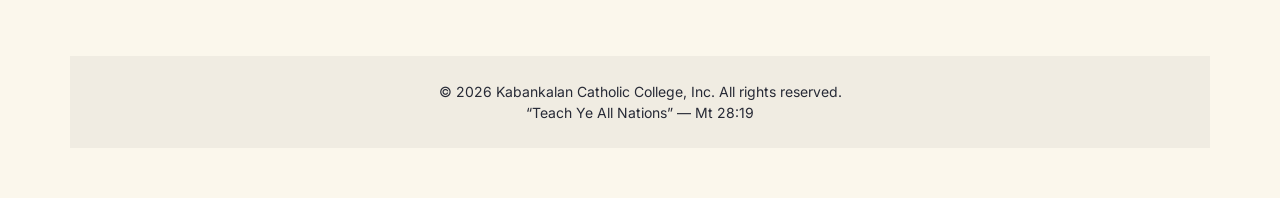
==== commit 29506e69: "home page" ====
--- a/index.html
+++ b/index.html
@@ -1,10 +1,12 @@
 <!DOCTYPE html>
 <html lang="en">
+
 <head>
   <meta charset="utf-8">
-  <meta name="viewport" content="width=device-width, initial-scale=1.0">
-  <title>Kabankalan Catholic College, Inc. | Catholic Education</title>
-  <meta name="description" content="Kabankalan Catholic College, Inc. is a Christ-centered Catholic educational institution in Kabankalan City, Negros Occidental.">
+  <meta content="width=device-width, initial-scale=1.0" name="viewport">
+  <title>Kabankalan Catholic College, Inc. | Catholic Education: Our Identity, Our Mission</title>
+  <meta name="description" content="Kabankalan Catholic College, Inc. is a Christ-centered Catholic educational institution in Kabankalan City, Negros Occidental, offering basic education, senior high school, and college programs.">
+
   <link href="assets/img/favicon.png" rel="icon">
   <link href="assets/img/apple-touch-icon.png" rel="apple-touch-icon">
   <link href="https://fonts.googleapis.com" rel="preconnect">
@@ -13,18 +15,22 @@
   <link href="assets/vendor/bootstrap/css/bootstrap.min.css" rel="stylesheet">
   <link href="assets/vendor/bootstrap-icons/bootstrap-icons.css" rel="stylesheet">
   <link href="assets/vendor/aos/aos.css" rel="stylesheet">
+  <link href="assets/vendor/glightbox/css/glightbox.min.css" rel="stylesheet">
+  <link href="assets/vendor/swiper/swiper-bundle.min.css" rel="stylesheet">
   <link href="assets/css/main.css" rel="stylesheet">
 </head>
+
 <body class="index-page">
   <header id="header" class="header d-flex align-items-center sticky-top">
-    <div class="container-fluid container-xl d-flex align-items-center">
+    <div class="container-fluid container-xl position-relative d-flex align-items-center">
       <a href="index.html" class="logo d-flex align-items-center me-auto">
         <img src="assets/img/kcc-logo.png" alt="Kabankalan Catholic College logo">
         <h1 class="sitename">KCC</h1>
       </a>
+
       <nav id="navmenu" class="navmenu">
         <ul>
-          <li><a href="index.html" class="active">Home</a></li>
+          <li><a href="index.html#home" class="active">Home</a></li>
           <li><a href="about.html">About</a></li>
           <li class="dropdown"><a href="courses.html"><span>Academics</span> <i class="bi bi-chevron-down toggle-dropdown"></i></a>
             <ul>
@@ -40,21 +46,23 @@
         </ul>
         <i class="mobile-nav-toggle d-xl-none bi bi-list"></i>
       </nav>
+
       <a class="btn-getstarted" href="https://kcc.wela.ph" target="_blank" rel="noopener">Enroll Now</a>
     </div>
   </header>
 
   <main class="main">
-    <section id="hero" class="hero section dark-background">
-      <img src="assets/img/hero-bg.jpg" alt="Kabankalan Catholic College">
-      <div class="container" data-aos="fade-up">
-        <p class="hero-kicker mb-3">Est. 1927 — Kabankalan City, Negros Occidental</p>
-        <h2>Kabankalan Catholic College, Inc.</h2>
-        <p class="fst-italic">“Teach Ye All Nations” — Matthew 28:19</p>
-        <p>A Christ-centered learning community committed to academic excellence, faith formation, and service since 1927.</p>
-        <div class="d-flex flex-wrap gap-3 mt-4">
+    <section id="home" class="hero section dark-background">
+      <img src="assets/img/kcc.jpg" alt="Kabankalan Catholic College" data-aos="fade-in">
+      <div class="container">
+        <p class="hero-kicker mb-3" data-aos="fade-up" data-aos-delay="50">Est. 1927 — Kabankalan City, Negros Occidental</p>
+        <h2 data-aos="fade-up" data-aos-delay="100">Kabankalan Catholic College, Inc.</h2>
+        <p data-aos="fade-up" data-aos-delay="150">Catholic Education: Our Identity, Our Mission</p>
+        <p class="fst-italic" data-aos="fade-up" data-aos-delay="200">“Teach Ye All Nations” — Matthew 28:19</p>
+        <p data-aos="fade-up" data-aos-delay="250">A Christ-centered learning community committed to academic excellence, faith formation, and service since 1927.</p>
+        <div class="d-flex flex-wrap gap-3 mt-4" data-aos="fade-up" data-aos-delay="300">
           <a href="https://kcc.wela.ph" target="_blank" rel="noopener" class="btn-get-started">Apply for Admission</a>
-          <a href="#courses" class="btn-get-started btn-outline-light">Explore Programs</a>
+          <a href="#programs" class="btn-get-started">Explore Programs</a>
         </div>
       </div>
     </section>
@@ -63,18 +71,13 @@
       <div class="container">
         <div class="row gy-4 align-items-center">
           <div class="col-lg-6" data-aos="fade-up">
-            <img src="assets/img/about/about-1.webp" class="img-fluid rounded" alt="KCC community">
+            <img src="assets/img/about/33.webp" class="img-fluid rounded" alt="Kabankalan Catholic College community">
           </div>
           <div class="col-lg-6 content" data-aos="fade-up" data-aos-delay="100">
             <p class="section-kicker">About Us</p>
             <h3>A Legacy of Faith &amp; Education</h3>
-            <p>Founded in 1927, Kabankalan Catholic College has served as the home of Catholic education in Kabankalan City, Negros Occidental. For close to a century, KCC has shaped graduates who carry strong academics, solid values, and a heart for service.</p>
-            <ul>
-              <li><i class="bi bi-check-circle"></i><span>Academic Excellence</span></li>
-              <li><i class="bi bi-check-circle"></i><span>Faith Formation</span></li>
-              <li><i class="bi bi-check-circle"></i><span>Community Service</span></li>
-              <li><i class="bi bi-check-circle"></i><span>Holistic Development</span></li>
-            </ul>
+            <p>Founded in 1927, Kabankalan Catholic College has served as the home of Catholic education in Kabankalan City, Negros Occidental. For close to a century, KCC has shaped graduates who carry with them strong academics, solid values, and a heart for service.</p>
+            <p class="fst-italic">“Teach Ye All Nations”</p>
             <a href="about.html" class="read-more"><span>Learn More</span><i class="bi bi-arrow-right"></i></a>
           </div>
         </div>
@@ -91,62 +94,80 @@
       </div>
     </section>
 
-    <section id="courses" class="courses section">
-      <div class="container section-title" data-aos="fade-up">
-        <h2>Academic Programs</h2>
-        <p>Programs Offered</p>
-      </div>
+    <section id="pillars" class="section why-us">
       <div class="container">
+        <div class="section-title" data-aos="fade-up">
+          <p class="section-kicker">What We Stand For</p>
+          <h2>The Four Pillars</h2>
+        </div>
         <div class="row gy-4">
-          <div class="col-lg-4 col-md-6" data-aos="zoom-in">
-            <div class="course-item h-100">
-              <img src="assets/img/course/course-1.webp" class="img-fluid" alt="College programs">
-              <div class="course-content">
-                <p class="category">Tertiary</p>
-                <h3>College Programs</h3>
-                <p class="description">Business Administration, Information Technology, Accountancy, Education, Psychology, Philosophy, Tourism Management, and Criminology.</p>
-                <a href="courses.html" class="read-more"><span>Explore Programs</span><i class="bi bi-arrow-right"></i></a>
-              </div>
-            </div>
-          </div>
-          <div class="col-lg-4 col-md-6" data-aos="zoom-in" data-aos-delay="100">
-            <div class="course-item h-100">
-              <img src="assets/img/course/course-2.webp" class="img-fluid" alt="Senior High School">
-              <div class="course-content">
-                <p class="category">Grades 11–12</p>
-                <h3>Senior High School</h3>
-                <p class="description">Academic and TVL strands that prepare students for higher education, employment, entrepreneurship, and lifelong learning.</p>
-                <a href="courses.html#senior-high" class="read-more"><span>View SHS Tracks</span><i class="bi bi-arrow-right"></i></a>
-              </div>
-            </div>
-          </div>
-          <div class="col-lg-4 col-md-6" data-aos="zoom-in" data-aos-delay="200">
-            <div class="course-item h-100">
-              <img src="assets/img/course/course-3.webp" class="img-fluid" alt="Basic education">
-              <div class="course-content">
-                <p class="category">K to Grade 10</p>
-                <h3>Basic Education</h3>
-                <p class="description">Elementary and Junior High School departments grounded in strong academics and Catholic formation.</p>
-                <a href="courses.html#basic-education" class="read-more"><span>Learn More</span><i class="bi bi-arrow-right"></i></a>
-              </div>
-            </div>
-          </div>
+          <div class="col-lg-3 col-md-6" data-aos="fade-up"><div class="icon-box d-flex flex-column h-100"><i class="bi bi-mortarboard"></i><h4>I — Academic Excellence</h4><p>Rigorous academics that challenge students to think critically and develop a genuine love for learning.</p></div></div>
+          <div class="col-lg-3 col-md-6" data-aos="fade-up" data-aos-delay="100"><div class="icon-box d-flex flex-column h-100"><i class="bi bi-cross"></i><h4>II — Faith Formation</h4><p>Deepening faith through Catholic tradition, prayer, and a personal relationship with God.</p></div></div>
+          <div class="col-lg-3 col-md-6" data-aos="fade-up" data-aos-delay="200"><div class="icon-box d-flex flex-column h-100"><i class="bi bi-people"></i><h4>III — Community Service</h4><p>Reaching out to those in need, putting the Gospel into practice through hands-on service.</p></div></div>
+          <div class="col-lg-3 col-md-6" data-aos="fade-up" data-aos-delay="300"><div class="icon-box d-flex flex-column h-100"><i class="bi bi-person-check"></i><h4>IV — Holistic Development</h4><p>Shaping students who are not only skilled and knowledgeable but also grounded in strong values.</p></div></div>
         </div>
       </div>
     </section>
 
-    <section id="mission" class="section light-background">
+    <section id="programs" class="courses section">
+      <div class="container section-title" data-aos="fade-up">
+        <p class="section-kicker">Academic Programs</p>
+        <h2>Programs Offered</h2>
+        <p>From business and IT to education and criminology, KCC prepares students for the careers they want to pursue.</p>
+      </div>
+      <div class="container">
+        <h3 class="mb-4" data-aos="fade-up">College of Management, Accountancy and Technology</h3>
+        <div class="row gy-4">
+          <div class="col-lg-4 col-md-6" data-aos="zoom-in"><div class="course-item h-100"><div class="course-content"><p class="category">01</p><h3>Bachelor of Science in Business Administration</h3><p class="description">The BSBA program prepares students for careers in business and management. Students develop competencies in financial analysis, marketing strategy, organizational management, and entrepreneurship.</p></div></div></div>
+          <div class="col-lg-4 col-md-6" data-aos="zoom-in" data-aos-delay="100"><div class="course-item h-100"><div class="course-content"><p class="category">02</p><h3>Bachelor of Science in Information Technology</h3><p class="description">The BSIT program develops future-ready IT professionals with skills in software development, networking, database management, and emerging technologies. Students gain hands-on experience in building real-world applications.</p></div></div></div>
+          <div class="col-lg-4 col-md-6" data-aos="zoom-in" data-aos-delay="200"><div class="course-item h-100"><div class="course-content"><p class="category">03</p><h3>Bachelor of Science in Accountancy</h3><p class="description">The BSA program develops competent and ethical accountants prepared for the CPA licensure examination. Students gain expertise in financial accounting, auditing, taxation, and management advisory services.</p></div></div></div>
+          <div class="col-lg-4 col-md-6" data-aos="zoom-in"><div class="course-item h-100"><div class="course-content"><p class="category">04</p><h3>Bachelor of Science in Accounting Information System</h3><p class="description">The BSAIS program integrates accounting knowledge with information technology skills. Students learn to design, implement, and manage accounting information systems for modern business environments.</p></div></div></div>
+          <div class="col-lg-4 col-md-6" data-aos="zoom-in" data-aos-delay="100"><div class="course-item h-100"><div class="course-content"><p class="category">05</p><h3>Bachelor of Science in Management Accounting</h3><p class="description">The BSMA program focuses on strategic financial management and decision-making. Students develop skills in cost analysis, budgeting, performance evaluation, and strategic planning for organizations.</p></div></div></div>
+          <div class="col-lg-4 col-md-6" data-aos="zoom-in" data-aos-delay="200"><div class="course-item h-100"><div class="course-content"><p class="category">06</p><h3>Bachelor of Science in Tourism Management</h3><p class="description">The BSTM program prepares students for careers in the dynamic tourism and hospitality industry. Students learn tourism planning, event management, and sustainable tourism development.</p></div></div></div>
+        </div>
+
+        <h3 class="mt-5 mb-4" data-aos="fade-up">College of Education, Arts and Sciences</h3>
+        <div class="row gy-4">
+          <div class="col-lg-4 col-md-6" data-aos="zoom-in"><div class="course-item h-100"><div class="course-content"><p class="category">01</p><h3>Bachelor of Elementary Education</h3><p class="description">The BEEd program prepares dedicated and competent educators for elementary education with strong pedagogical foundations and content knowledge for teaching young learners.</p></div></div></div>
+          <div class="col-lg-4 col-md-6" data-aos="zoom-in" data-aos-delay="100"><div class="course-item h-100"><div class="course-content"><p class="category">02</p><h3>Bachelor of Secondary Education</h3><p class="description">The BSEd program trains future secondary school teachers with specializations in various fields. Graduates are equipped with advanced subject knowledge and teaching methodologies.</p></div></div></div>
+          <div class="col-lg-4 col-md-6" data-aos="zoom-in" data-aos-delay="200"><div class="course-item h-100"><div class="course-content"><p class="category">03</p><h3>Bachelor of Early Childhood Education</h3><p class="description">The BECEd program prepares educators specializing in early childhood development and education. Students learn to nurture curiosity, confidence, and a love for learning in young children.</p></div></div></div>
+          <div class="col-lg-4 col-md-6" data-aos="zoom-in"><div class="course-item h-100"><div class="course-content"><p class="category">04</p><h3>Bachelor of Physical Education</h3><p class="description">The BPEd program develops competent physical education teachers and sports professionals with knowledge in exercise science, sports coaching, and health-related fitness.</p></div></div></div>
+          <div class="col-lg-4 col-md-6" data-aos="zoom-in" data-aos-delay="100"><div class="course-item h-100"><div class="course-content"><p class="category">05</p><h3>Bachelor of Arts in Philosophy</h3><p class="description">The AB Philosophy program develops critical thinking, analytical reasoning, and ethical reflection through questions about existence, knowledge, values, and the human condition.</p></div></div></div>
+          <div class="col-lg-4 col-md-6" data-aos="zoom-in" data-aos-delay="200"><div class="course-item h-100"><div class="course-content"><p class="category">06</p><h3>Bachelor of Science in Psychology</h3><p class="description">The BS Psychology program provides a comprehensive understanding of human behavior, mental processes, and psychological well-being. Students develop skills in counseling, assessment, and research.</p></div></div></div>
+        </div>
+
+        <h3 class="mt-5 mb-4" data-aos="fade-up">College of Criminology</h3>
+        <div class="row"><div class="col-lg-4 col-md-6" data-aos="zoom-in"><div class="course-item h-100"><div class="course-content"><p class="category">01</p><h3>Bachelor of Science in Criminology</h3><p class="description">The BS Criminology program trains future law enforcement professionals with a strong foundation in criminal justice, forensic science, and law enforcement administration.</p></div></div></div></div>
+
+        <div class="section-title mt-5" data-aos="fade-up"><p class="section-kicker">Explore All Levels</p><h2>Education for Every Stage</h2></div>
+        <div class="row gy-4">
+          <div class="col-lg-4" data-aos="fade-up"><div class="icon-box h-100"><i class="bi bi-bank"></i><h4>Tertiary — College Programs</h4><p>Degree programs in Business, IT, Accountancy, Education, and Criminology.</p><a href="courses.html">Explore Programs</a></div></div>
+          <div class="col-lg-4" data-aos="fade-up" data-aos-delay="100"><div class="icon-box h-100"><i class="bi bi-book"></i><h4>Grades 11–12 — Senior High School</h4><p>Academic Track (STEM, ABM, HUMSS, GAS) and TVL Track strands.</p><a href="courses.html#senior-high">View SHS Tracks</a></div></div>
+          <div class="col-lg-4" data-aos="fade-up" data-aos-delay="200"><div class="icon-box h-100"><i class="bi bi-backpack"></i><h4>K to Grade 10 — Basic Education</h4><p>Elementary and Junior High School departments with strong Catholic foundations.</p><a href="courses.html#basic-education">Learn More</a></div></div>
+        </div>
+      </div>
+    </section>
+
+    <section id="news" class="section light-background">
+      <div class="container section-title" data-aos="fade-up"><p class="section-kicker">Latest Updates</p><h2>News &amp; Announcements</h2><p>What’s new at KCC — announcements, events, and stories from our community.</p></div>
       <div class="container">
         <div class="row gy-4">
-          <div class="col-lg-6" data-aos="fade-up">
-            <h3>Our Mission</h3>
-            <p>KCC commits to provide quality and inclusive Catholic education, rooted in the Gospel and driven by innovative research and meaningful community engagements, empowering its members to become effective agents of societal transformation.</p>
-          </div>
-          <div class="col-lg-6" data-aos="fade-up" data-aos-delay="100">
-            <h3>The Four Pillars</h3>
-            <p>Academic Excellence · Faith Formation · Community Service · Holistic Development</p>
-          </div>
+          <div class="col-lg-4" data-aos="fade-up"><div class="course-item h-100"><div class="course-content"><p class="category">Community · December 2024</p><h3>KCC Community Outreach: Christmas Gift-Giving and Feeding Program</h3><p class="description">KCC students and faculty organized a Christmas community outreach program, sharing blessings with less fortunate families in Kabankalan City.</p><a href="events.html">Read more</a></div></div></div>
+          <div class="col-lg-4" data-aos="fade-up" data-aos-delay="100"><div class="course-item h-100"><div class="course-content"><p class="category">Announcement · December 2024</p><h3>KCC Announces Expanded Programs for College Department</h3><p class="description">Kabankalan Catholic College is excited to announce expanded course offerings in the College Department to meet the growing demand for quality higher education.</p><a href="courses.html">Read more</a></div></div></div>
+          <div class="col-lg-4" data-aos="fade-up" data-aos-delay="200"><div class="course-item h-100"><div class="course-content"><p class="category">Event · January 2025</p><h3>College Department Holds Intramurals and College Week</h3><p class="description">The KCC College Department organized its annual College Week featuring intramural games, academic contests, and cultural activities.</p><a href="events.html">Read more</a></div></div></div>
         </div>
+      </div>
+    </section>
+
+    <section id="campus-life" class="section">
+      <div class="container section-title" data-aos="fade-up"><p class="section-kicker">Campus Life</p><h2>Life at KCC</h2><p>Campus life at KCC goes beyond the classroom — friendships are made, faith is strengthened, and memories are built.</p></div>
+      <div class="container">
+        <h3 data-aos="fade-up">Academic Events — 2 Albums</h3>
+        <div class="row gy-4 mt-2">
+          <div class="col-lg-6" data-aos="fade-up"><div class="card h-100"><img src="assets/img/event/cmat/campus-1.webp" class="card-img-top" alt="CMAT Pinning 2025"><div class="card-body"><p class="category">Academic Events</p><h4>CMAT Pinning 2025</h4><p>The Rite of Pinning for the College of Management, Accountancy, and Technology marks a significant milestone in our students’ academic journey. This ceremony honors their dedication, perseverance, and readiness to embrace their roles as future professionals and leaders.</p></div></div></div>
+          <div class="col-lg-6" data-aos="fade-up" data-aos-delay="100"><div class="card h-100"><img src="assets/img/event/criminology/campus-6.webp" class="card-img-top" alt="KCC Criminology Reception Rites"><div class="card-body"><p class="category">Academic Events</p><h4>Criminology Reception Rites</h4><p>Built through discipline, courage, and brotherhood. KCC Criminology Class Makisig undergoes their Reception Rites — a test of strength, resilience, and commitment to the path of future public servants.</p></div></div></div>
+        </div>
+        <div class="text-center mt-4"><a href="events.html" class="read-more"><span>See more</span><i class="bi bi-arrow-right"></i></a></div>
       </div>
     </section>
   </main>
@@ -157,30 +178,22 @@
         <div class="col-lg-5 footer-about">
           <a href="index.html" class="logo d-flex align-items-center"><span class="sitename">Kabankalan Catholic College</span></a>
           <p>Catholic Education: Our Identity, Our Mission</p>
-          <div class="footer-contact pt-3">
-            <p>Guanzon St., Brgy. 1, Kabankalan City, Negros Occidental</p>
-            <p><strong>Phone:</strong> (032) 4712-479</p>
-            <p><strong>Email:</strong> kcc_1927@yahoo.com</p>
-            <p><strong>Office Hours:</strong> 8:00 AM–12:NN and 1:00–5:00 PM</p>
-          </div>
+          <p>A Catholic school in Kabankalan City forming students who are grounded in faith, strong in academics, and ready to serve.</p>
+          <div class="footer-contact pt-3"><p>Guanzon St., Brgy. 1, Kabankalan City, Negros Occidental</p><p><strong>Phone:</strong> (032) 4712-479</p><p><strong>Email:</strong> kcc_1927@yahoo.com</p><p><strong>Office Hours:</strong> 8:00 AM–12:NN and 1:00–5:00 PM</p></div>
         </div>
-        <div class="col-lg-3 footer-links">
-          <h4>Quick Links</h4>
-          <ul><li><a href="about.html">About KCC</a></li><li><a href="courses.html">Programs</a></li><li><a href="pricing.html">Admissions</a></li><li><a href="contact.html">Contact</a></li></ul>
-        </div>
-        <div class="col-lg-4">
-          <h4>Follow KCC</h4>
-          <p><a href="https://www.facebook.com/KCCInc1927" target="_blank" rel="noopener"><i class="bi bi-facebook"></i> @KCCInc1927</a></p>
-        </div>
+        <div class="col-lg-3 footer-links"><h4>Quick Links</h4><ul><li><a href="about.html">About KCC</a></li><li><a href="courses.html">College Programs</a></li><li><a href="courses.html#senior-high">Senior High School</a></li><li><a href="courses.html#basic-education">Basic Education</a></li><li><a href="events.html">News &amp; Updates</a></li><li><a href="pricing.html">Admissions</a></li><li><a href="contact.html">Contact</a></li></ul></div>
+        <div class="col-lg-4"><h4>Our Mission</h4><p>KCC commits to provide quality and inclusive Catholic education, rooted in the Gospel and driven by innovative research and meaningful community engagements, empowering its members to become effective agents of societal transformation.</p><p><a href="https://www.facebook.com/KCCInc1927" target="_blank" rel="noopener"><i class="bi bi-facebook"></i> Follow us on Facebook @KCCInc1927</a></p></div>
       </div>
     </div>
-    <div class="container copyright text-center mt-4"><p>© 2026 Kabankalan Catholic College, Inc. All rights reserved.</p></div>
+    <div class="container copyright text-center mt-4"><p>© 2026 Kabankalan Catholic College, Inc. All rights reserved.</p><p>“Teach Ye All Nations” — Mt 28:19</p></div>
   </footer>
 
   <a href="#" id="scroll-top" class="scroll-top d-flex align-items-center justify-content-center"><i class="bi bi-arrow-up-short"></i></a>
   <script src="assets/vendor/bootstrap/js/bootstrap.bundle.min.js"></script>
   <script src="assets/vendor/aos/aos.js"></script>
+  <script src="assets/vendor/glightbox/js/glightbox.min.js"></script>
   <script src="assets/vendor/purecounter/purecounter_vanilla.js"></script>
+  <script src="assets/vendor/swiper/swiper-bundle.min.js"></script>
   <script src="assets/js/main.js"></script>
 </body>
 </html>
